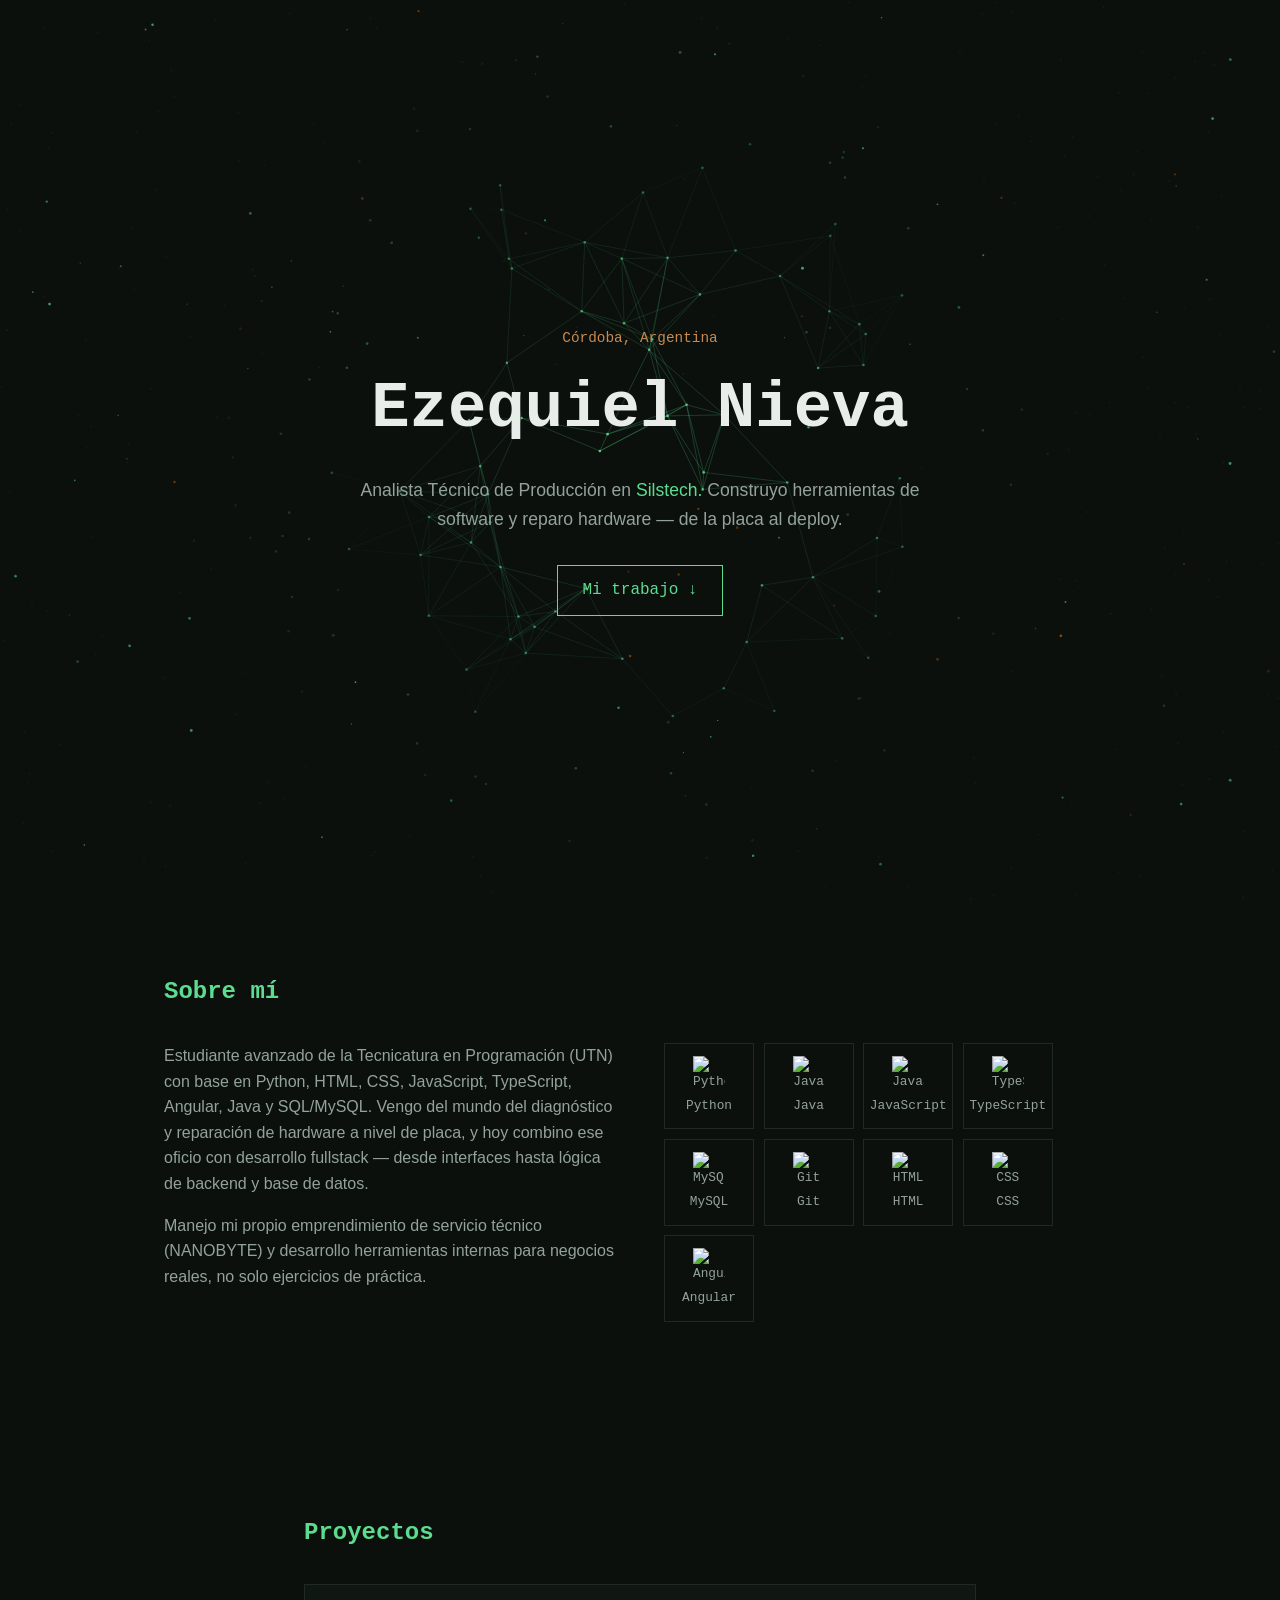
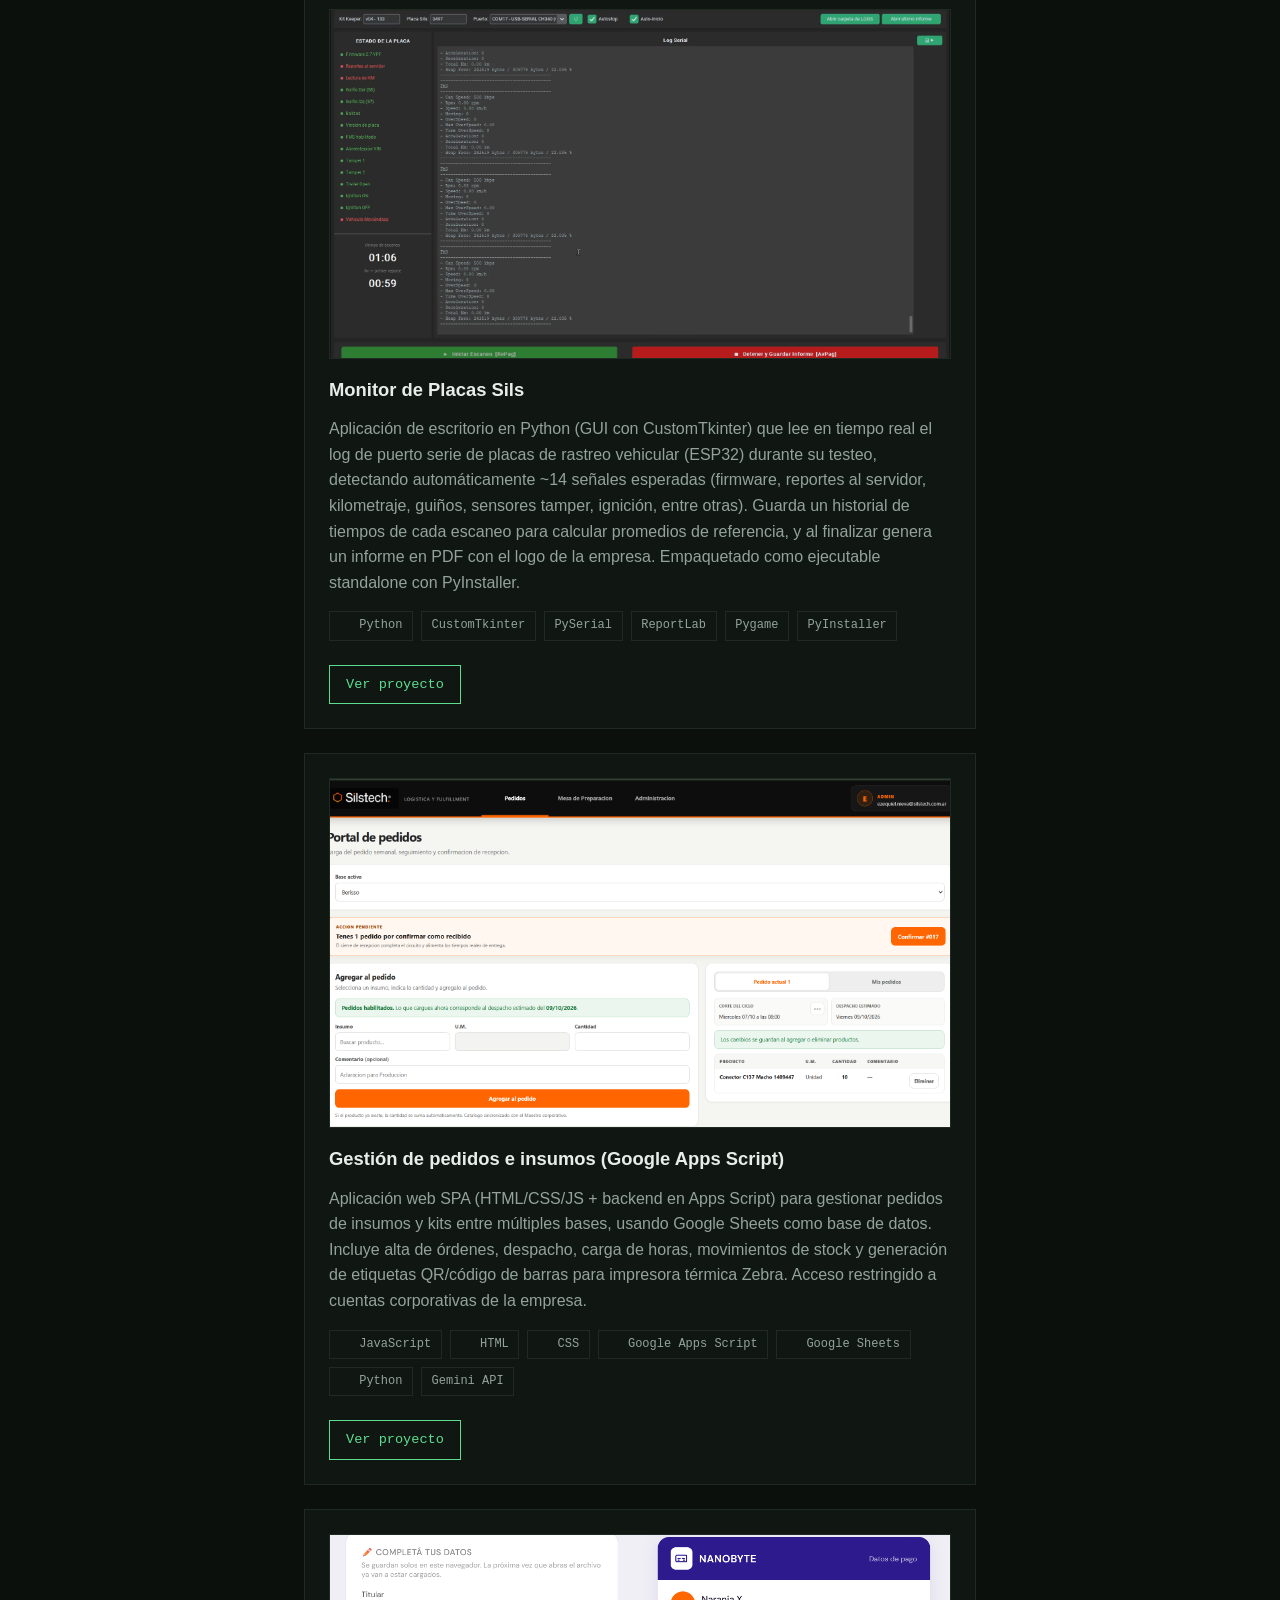
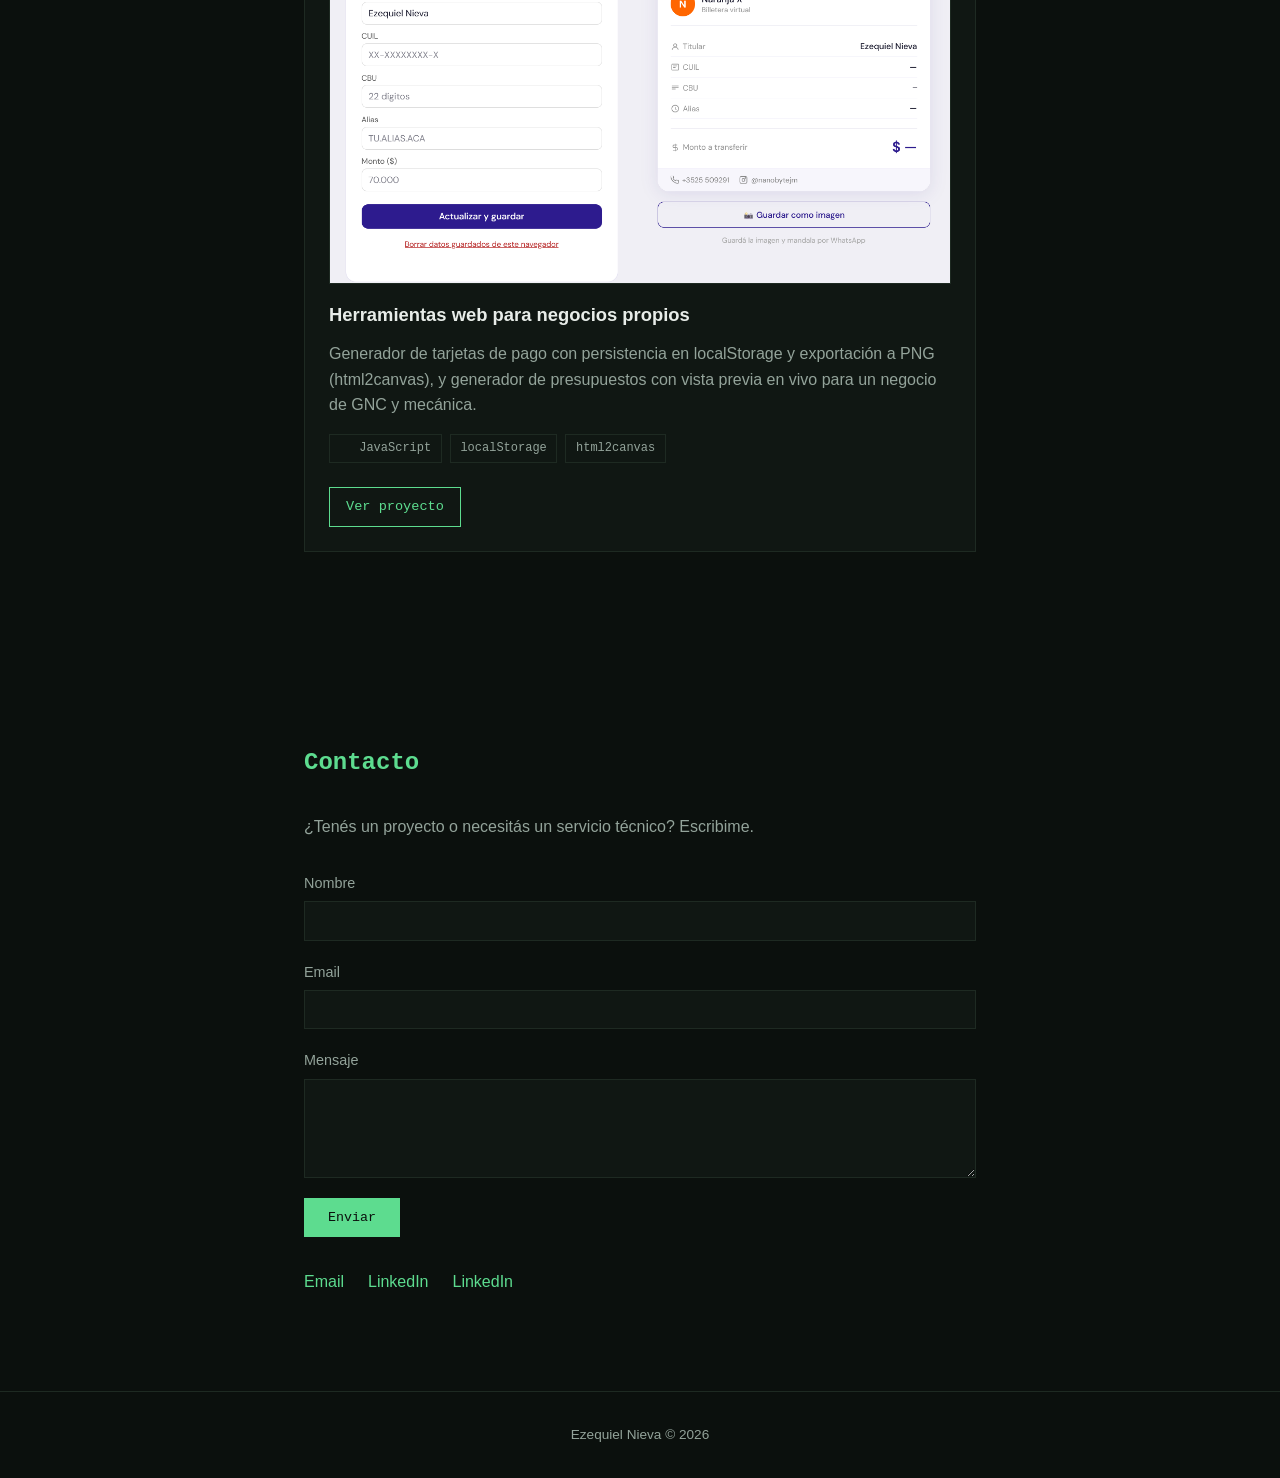
==== index.html @ a678fa88 "Mejoras Seccion Proyectos" ====
<!DOCTYPE html>
<html lang="es">

<head>
    <meta charset="UTF-8">
    <meta name="viewport" content="width=device-width, initial-scale=1.0">
    <title>Ezequiel Nieva — Desarrollador & Técnico Electrónico</title>
    <link rel="stylesheet" href="css/style.css">
</head>

<body>
    <canvas id="bg-canvas"></canvas>
    <canvas id="particles-canvas"></canvas>

    <header class="navbar">
        <span class="navbar__logo">EN</span>
        <nav class="navbar__links">
            <a href="#hero">Inicio</a>
            <a href="#about">Sobre mí</a>
            <a href="#projects">Proyectos</a>
            <a href="#contact">Contacto</a>
        </nav>
    </header>

    <main>

        <section id="hero" class="hero">
            <p class="hero__eyebrow">Córdoba, Argentina</p>
            <h1 class="hero__title">Ezequiel Nieva</h1>
            <p class="hero__subtitle">Analista Técnico de Producción en <a href="https://sils.tech/" target="_blank" rel="noopener">Silstech.</a> Construyo herramientas de
                software y reparo hardware — de la placa al deploy.</p>
            <a href="#about" class="hero__cta">Mi trabajo ↓</a>
        </section>

        <section id="about" class="about">
            <h2 class="section__title">Sobre mí</h2>
            <div class="about__content">
                <p>
                    Estudiante avanzado de la Tecnicatura en Programación (UTN) con base en Python, HTML, CSS,
                    JavaScript, TypeScript, Angular, Java y SQL/MySQL. Vengo del mundo del diagnóstico
                    y reparación de hardware a nivel de placa, y hoy combino ese oficio con desarrollo
                    fullstack — desde interfaces hasta lógica de backend y base de datos.
                </p>
                <p>
                    Manejo mi propio emprendimiento de servicio técnico (NANOBYTE) y
                    desarrollo herramientas internas para negocios reales, no solo ejercicios de práctica.
                </p>
            </div>

            <ul class="skills">
                <li><img src="https://cdn.jsdelivr.net/gh/devicons/devicon/icons/python/python-original.svg"
                        alt="Python" class="skills__icon">Python</li>
                <li><img src="https://cdn.jsdelivr.net/gh/devicons/devicon/icons/java/java-original.svg" alt="Java"
                        class="skills__icon">Java</li>
                <li><img src="https://cdn.jsdelivr.net/gh/devicons/devicon/icons/javascript/javascript-original.svg"
                        alt="JavaScript" class="skills__icon">JavaScript</li>
                <li><img src="https://cdn.jsdelivr.net/gh/devicons/devicon/icons/typescript/typescript-original.svg"
                        alt="TypeScript" class="skills__icon">TypeScript</li>
                <li><img src="https://cdn.jsdelivr.net/gh/devicons/devicon/icons/mysql/mysql-original.svg" alt="MySQL"
                        class="skills__icon">MySQL</li>
                <li><img src="https://cdn.jsdelivr.net/gh/devicons/devicon/icons/git/git-original.svg" alt="Git"
                        class="skills__icon">Git</li>
                <li><img src="https://cdn.jsdelivr.net/gh/devicons/devicon/icons/html5/html5-original.svg" alt="HTML"
                        class="skills__icon">HTML</li>
                <li><img src="https://cdn.jsdelivr.net/gh/devicons/devicon/icons/css3/css3-original.svg" alt="CSS"
                        class="skills__icon">CSS</li>
                <li><img src="https://cdn.jsdelivr.net/gh/devicons/devicon/icons/angularjs/angularjs-original.svg"
                        alt="Angular" class="skills__icon">Angular</li>
            </ul>
        </section>

        <section id="projects" class="projects">
            <h2 class="section__title">Proyectos</h2>
            <div id="projects-list" class="projects__list">
                <!-- Las tarjetas de proyecto se generan acá con JS, leyendo data/proyectos.json -->
            </div>
        </section>

        <section id="contact" class="contact">
            <h2 class="section__title">Contacto</h2>
            <p class="contact__intro">¿Tenés un proyecto o necesitás un servicio técnico? Escribime.</p>

            <form name="contact" method="POST" data-netlify="true" class="contact__form">
                <input type="hidden" name="form-name" value="contact">
                <label>
                    Nombre
                    <input type="text" name="name" required>
                </label>
                <label>
                    Email
                    <input type="email" name="email" required>
                </label>
                <label>
                    Mensaje
                    <textarea name="message" rows="5" required></textarea>
                </label>
                <button type="submit">Enviar</button>
            </form>

            <div class="contact__links">
                <a href="mailto:ezequiel.nieva1998@gmail.com">Email</a>
                <a href="https://linkedin.com/in/nievaezequiel" target="_blank" rel="noopener">LinkedIn</a>
                <a href="https://linkedin.com/in/nievaezequiel" target="_blank" rel="noopener">LinkedIn</a>
            </div>
        </section>

    </main>

    <footer class="footer">
        <p>Ezequiel Nieva © 2026</p>
    </footer>

    <!-- Para mejorar el efecto de particulas -->
    <script src="js/navbar.js"></script>
    <script src="js/bg-particles.js"></script>
    <script src="js/particles.js"></script>
    <!-- Script principal de JavaScript -->
    <script src="js/main.js"></script>
</body>

</html>
---- css/style.css ----
/* ===== Tokens ===== */
:root {
  --bg: #0b100d;
  --bg-panel: #101713;
  --border: #1e2a22;

  --text: #e8ede9;
  --text-muted: #93a39a;

  --accent: #5ddc8f;
  /* verde placa, apagado */
  --accent-warm: #c98a4e;
  /* cobre / soldadura */

  --font-display: "IBM Plex Mono", "Courier New", monospace;
  --font-body: "Inter", -apple-system, sans-serif;

  --content-width: 720px;
}

/* ===== Reset básico ===== */
* {
  box-sizing: border-box;
  margin: 0;
  padding: 0;
}

html {
  scroll-behavior: smooth;
}

body {
  background: var(--bg);
  color: var(--text);
  font-family: var(--font-body);
  line-height: 1.6;
}

a {
  color: var(--accent);
  text-decoration: none;
}

/* ===== Navbar ===== */
.navbar {
  position: sticky;
  top: 0;
  display: flex;
  justify-content: space-between;
  align-items: center;
  padding: 1.25rem 2rem;
  background: rgba(11, 16, 13, 0.85);
  backdrop-filter: blur(6px);
  border-bottom: 1px solid var(--border);
  z-index: 10;
  opacity: 0;
  transform: translateY(-15px);
  pointer-events: none;
  transition: opacity 0.4s ease, transform 0.4s ease;
}

.navbar--visible {
  opacity: 1;
  transform: translateY(0);
  pointer-events: auto;
}

.navbar__logo {
  font-family: var(--font-display);
  color: var(--accent);
}

.navbar__links {
  display: flex;
  gap: 1.5rem;
}

.navbar__links a {
  color: var(--text-muted);
  font-size: 0.95rem;
}

.navbar__links a:hover {
  color: var(--text);
}

/* ===== Efecto de particulas ===== */
#particles-canvas {
  position: fixed;
  top: 0;
  left: 0;
  z-index: -1;
}

#bg-canvas {
  position: fixed;
  top: 0;
  left: 0;
  z-index: -2;
}

/* ===== Layout general de secciones ===== */
section {
  max-width: var(--content-width);
  margin: 0 auto;
  padding: 6rem 1.5rem;
}

.section__title {
  font-family: var(--font-display);
  font-size: 1.5rem;
  color: var(--accent);
  margin-bottom: 2rem;
}

/* ===== Hero ===== */
.hero {
  min-height: 90vh;
  display: flex;
  flex-direction: column;
  align-items: center;
  justify-content: center;
  text-align: center;
}

.hero__subtitle {
  color: var(--text-muted);
  max-width: 560px;
  margin: 0 auto 2rem;
  font-size: 1.1rem;
}

.hero__eyebrow {
  font-family: var(--font-display);
  color: var(--accent-warm);
  font-size: 0.9rem;
  margin-bottom: 0.5rem;
}

.hero__title {
  font-family: var(--font-display);
  font-size: clamp(2.5rem, 6vw, 4rem);
  margin-bottom: 1rem;
}

.hero__cta {
  position: relative;
  display: inline-block;
  width: fit-content;
  padding: 0.75rem 1.5rem;
  border: 1px solid var(--accent);
  color: var(--accent);
  font-family: var(--font-display);
}

.hero__cta::before,
.hero__cta::after {
  content: "";
  position: absolute;
  inset: 0;
  border: 1px solid var(--accent);
  opacity: 0;
  pointer-events: none;
}

.hero__cta:hover::before {
  animation: anillo 1.2s ease-out infinite;
}

.hero__cta:hover::after {
  animation: anillo 1.2s ease-out infinite;
  animation-delay: 0.4s;
}

@keyframes anillo {
  0% {
    transform: scale(1);
    opacity: 0.6;
  }

  100% {
    transform: scale(1.35);
    opacity: 0;
  }
}

.hero__cta:hover {
  background: var(--accent);
  color: var(--bg);
}

/* ===== About ===== */
#about {
  max-width: 1000px;
  display: grid;
  grid-template-columns: 1fr 1fr;
  column-gap: 3rem;
  row-gap: 2rem;
  align-items: start;
}

#about .section__title {
  grid-column: 1 / -1;
  margin-bottom: 0;
}

.about__content {
  max-width: 560px;
}

.about__content p {
  color: var(--text-muted);
  margin-bottom: 1rem;
}

.skills {
  list-style: none;
  display: flex;
  flex-wrap: wrap;
  gap: 0.6rem;
  align-content: start;
}

.skills li {
  display: flex;
  flex-direction: column;
  align-items: center;
  gap: 0.5rem;
  width: 90px;
  font-family: var(--font-display);
  font-size: 0.8rem;
  padding: 0.75rem 0.5rem;
  border: 1px solid var(--border);
  color: var(--text-muted);
  text-align: center;
  transition: border-color 0.2s ease;
}

.skills li:hover {
  border-color: var(--accent);
}

.skills__icon {
  width: 32px;
  height: 32px;
}

/* ===== Projects ===== */
.projects__list {
  display: flex;
  flex-direction: column;
  gap: 1.5rem;
}

.project-card {
  border: 1px solid var(--border);
  background: var(--bg-panel);
  padding: 1.5rem;
}

.project-card__image {
  width: 100%;
  aspect-ratio: 16 / 9;
  object-fit: cover;
  display: block;
  border: 1px solid var(--border);
  margin-bottom: 1rem;
}

.project-card__status {
  font-family: var(--font-display);
  color: var(--accent-warm);
  font-size: 0.8rem;
  margin-bottom: 0.5rem;
}

.project-card__title {
  font-size: 1.15rem;
  margin-bottom: 0.75rem;
}

.project-card__description {
  color: var(--text-muted);
  margin-bottom: 1rem;
}

.project-card__tags {
  list-style: none;
  display: flex;
  flex-wrap: wrap;
  gap: 0.5rem;
  margin-bottom: 1rem;
}

.project-card__tags li {
  display: flex;
  align-items: center;
  gap: 0.35rem;
  font-family: var(--font-display);
  font-size: 0.75rem;
  padding: 0.25rem 0.6rem;
  border: 1px solid var(--border);
  color: var(--text-muted);
}

.tag-icon {
  width: 14px;
  height: 14px;
}

.project-card__link {
  display: inline-block;
  margin-top: 0.5rem;
  padding: 0.5rem 1rem;
  border: 1px solid var(--accent);
  font-family: var(--font-display);
  font-size: 0.85rem;
  transition: background 0.2s ease, color 0.2s ease;
}

.project-card__link:hover {
  background: var(--accent);
  color: var(--bg);
}

/* ===== Contact ===== */
.contact__intro {
  color: var(--text-muted);
  margin-bottom: 2rem;
}

.contact__form {
  display: flex;
  flex-direction: column;
  gap: 1.25rem;
  margin-bottom: 2rem;
}

.contact__form label {
  display: flex;
  flex-direction: column;
  gap: 0.4rem;
  font-size: 0.9rem;
  color: var(--text-muted);
}

.contact__form input,
.contact__form textarea {
  background: var(--bg-panel);
  border: 1px solid var(--border);
  color: var(--text);
  padding: 0.7rem;
  font-family: var(--font-body);
}

.contact__form button {
  align-self: flex-start;
  padding: 0.75rem 1.5rem;
  background: var(--accent);
  color: var(--bg);
  border: none;
  font-family: var(--font-display);
  cursor: pointer;
}

.contact__links {
  display: flex;
  gap: 1.5rem;
}

/* ===== Footer ===== */
.footer {
  text-align: center;
  padding: 2rem;
  color: var(--text-muted);
  font-size: 0.85rem;
  border-top: 1px solid var(--border);
}

@media (max-width: 700px) {
  .navbar {
    flex-wrap: wrap;
    gap: 0.5rem;
    padding: 1rem;
  }

  .navbar__links {
    justify-content: center;
    gap: 1rem;
    font-size: 0.85rem;
  }

  #about {
    grid-template-columns: 1fr;
  }
}

/* ===== Animaciones de entrada del Hero ===== */
@keyframes entradaIzquierda {
  from {
    opacity: 0;
    transform: translateX(-40px);
  }

  to {
    opacity: 1;
    transform: translateX(0);
  }
}

@keyframes entradaDerecha {
  from {
    opacity: 0;
    transform: translateX(40px);
  }

  to {
    opacity: 1;
    transform: translateX(0);
  }
}

@keyframes entradaAbajo {
  from {
    opacity: 0;
    transform: translateY(25px);
  }

  to {
    opacity: 1;
    transform: translateY(0);
  }
}

.hero__eyebrow {
  animation: entradaIzquierda 0.6s ease-out both;
}

.hero__title {
  animation: entradaIzquierda 0.6s ease-out 0.15s both;
}

.hero__subtitle {
  animation: entradaDerecha 0.6s ease-out 0.3s both;
}

.hero__cta {
  animation: entradaAbajo 0.6s ease-out 0.5s both;
}
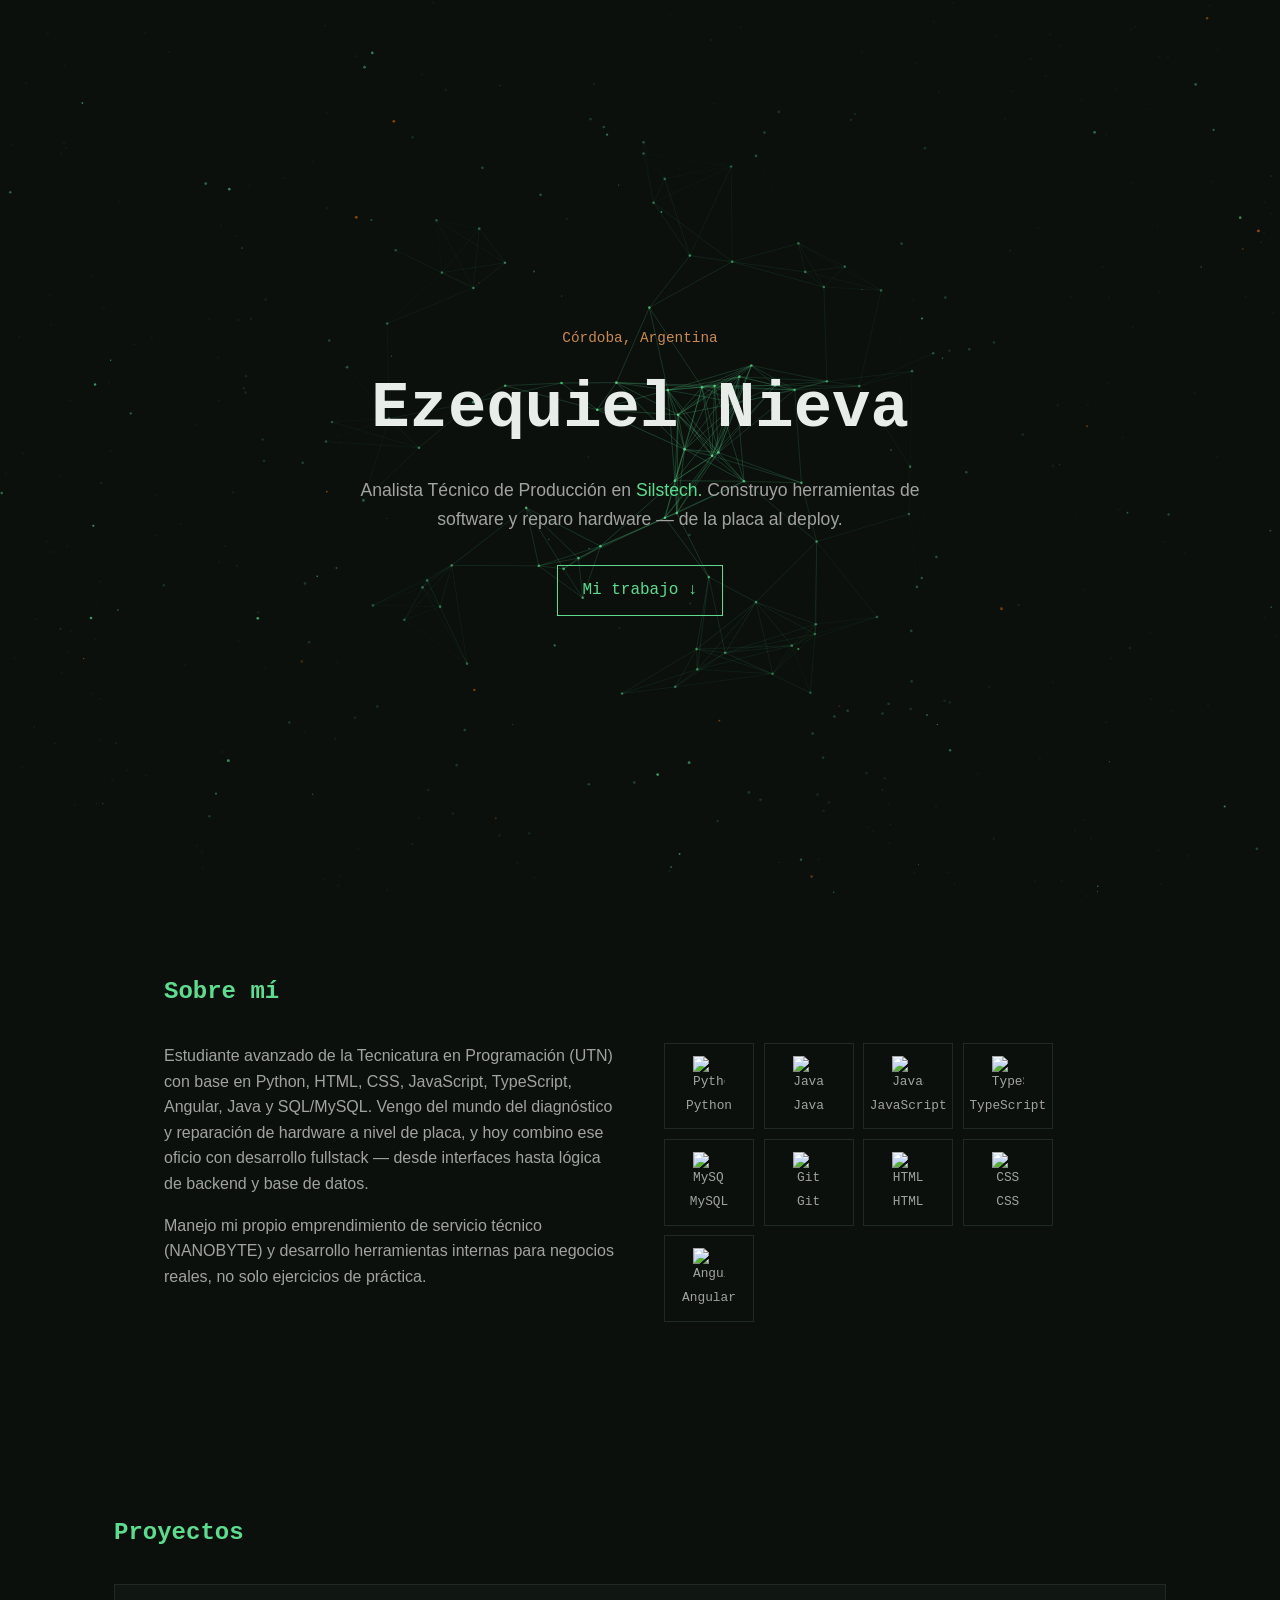
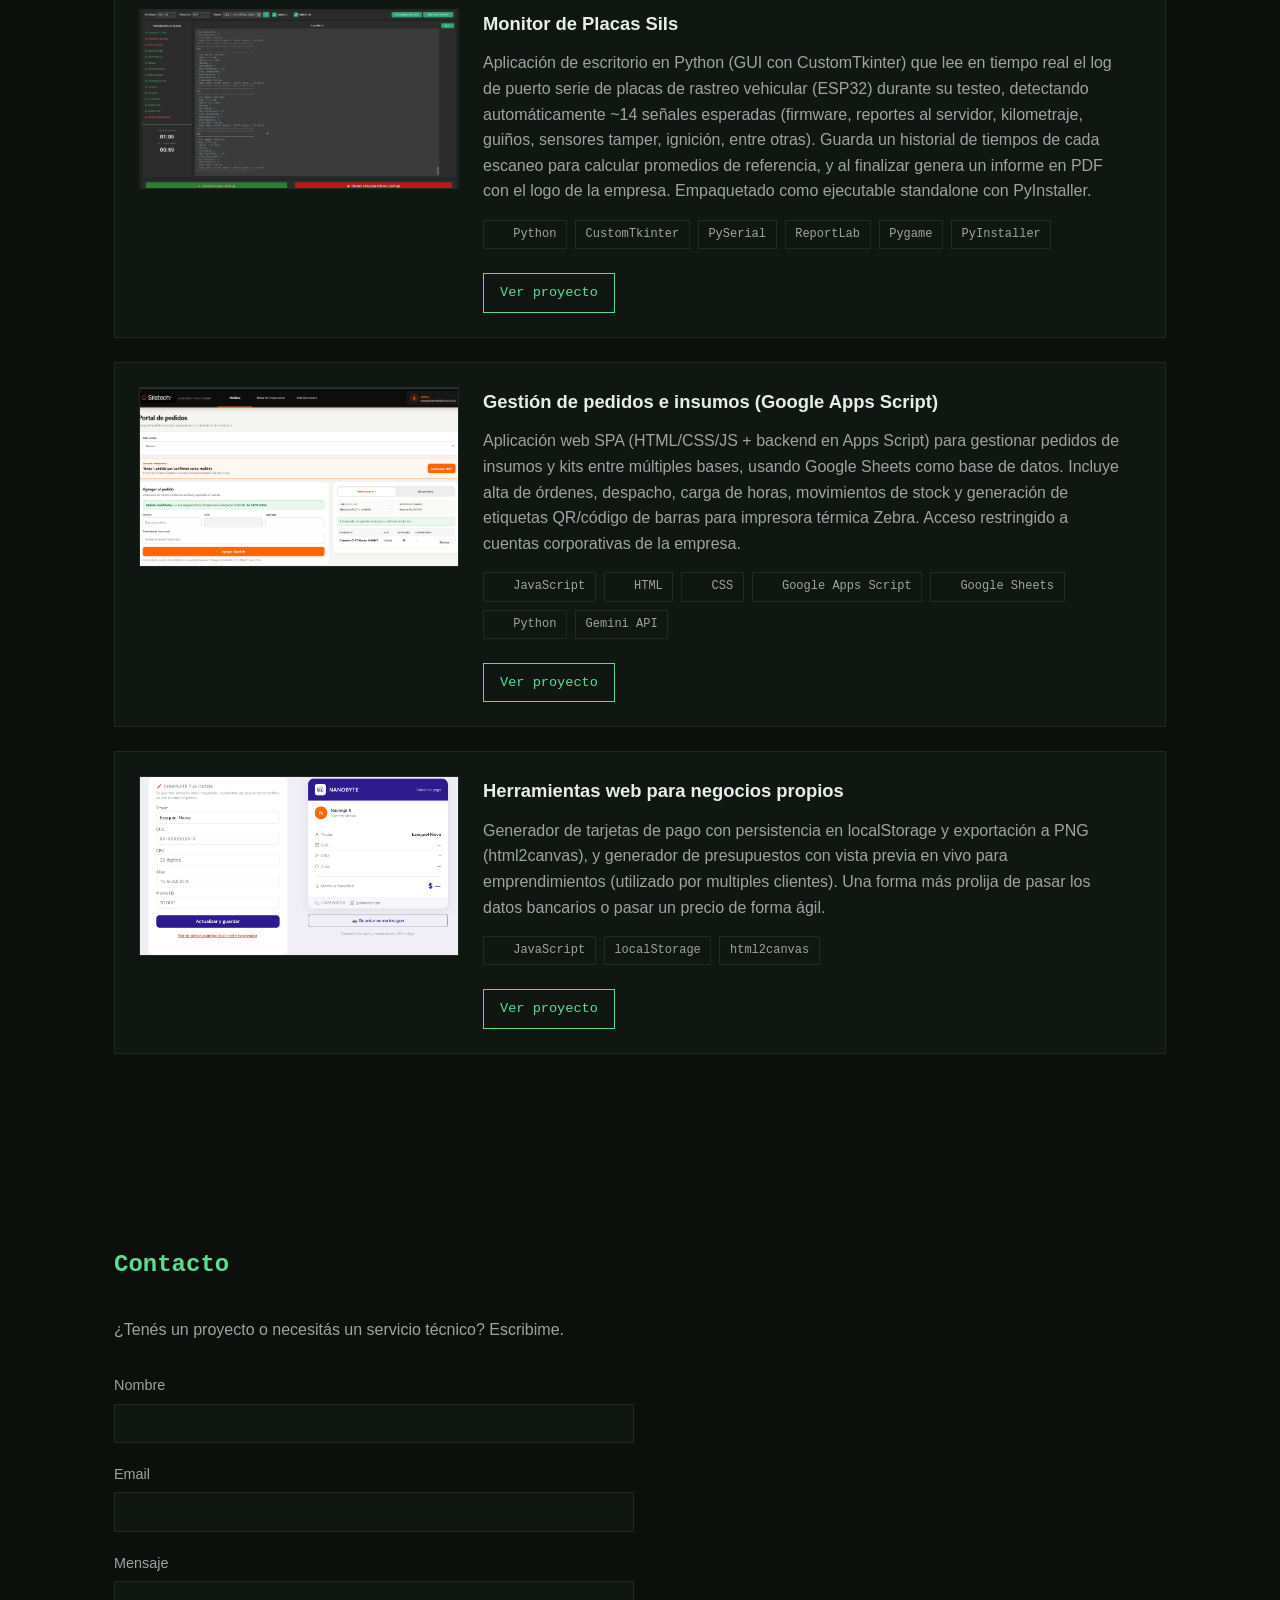
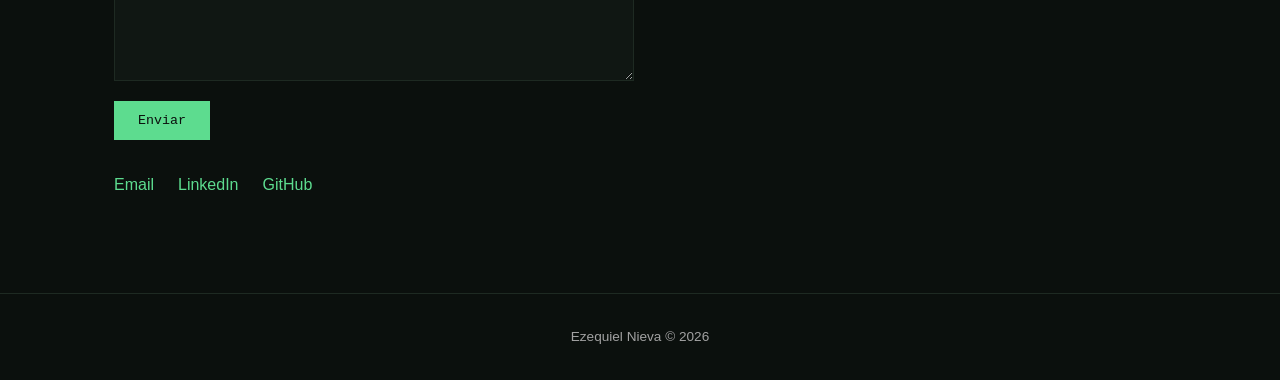
==== commit fb039f8c: "Agrego Lightbox mejoro tambien redaccion y orden en seccion proyecto links de github con icono en na" ====
--- a/index.html
+++ b/index.html
@@ -19,6 +19,13 @@
             <a href="#about">Sobre mí</a>
             <a href="#projects">Proyectos</a>
             <a href="#contact">Contacto</a>
+            <a href="https://github.com/EzNiev" target="_blank" rel="noopener" class="navbar__github"
+                aria-label="GitHub">
+                <svg viewBox="0 0 24 24" width="20" height="20" fill="currentColor">
+                    <path
+                        d="M12 .5C5.73.5.5 5.73.5 12c0 5.1 3.29 9.43 7.86 10.96.57.1.78-.25.78-.55 0-.27-.01-1.17-.02-2.12-3.2.7-3.88-1.36-3.88-1.36-.52-1.33-1.28-1.69-1.28-1.69-1.05-.72.08-.71.08-.71 1.16.08 1.77 1.19 1.77 1.19 1.03 1.77 2.7 1.26 3.36.96.1-.75.4-1.26.73-1.55-2.55-.29-5.23-1.28-5.23-5.68 0-1.26.45-2.29 1.19-3.09-.12-.29-.52-1.46.11-3.05 0 0 .97-.31 3.18 1.18a11 11 0 0 1 5.8 0c2.2-1.49 3.17-1.18 3.17-1.18.63 1.59.23 2.76.11 3.05.74.8 1.19 1.83 1.19 3.09 0 4.41-2.69 5.39-5.25 5.67.41.36.78 1.08.78 2.17 0 1.57-.01 2.83-.01 3.22 0 .3.2.66.79.55A11.5 11.5 0 0 0 23.5 12C23.5 5.73 18.27.5 12 .5z" />
+                </svg>
+            </a>
         </nav>
     </header>
 
@@ -27,7 +34,8 @@
         <section id="hero" class="hero">
             <p class="hero__eyebrow">Córdoba, Argentina</p>
             <h1 class="hero__title">Ezequiel Nieva</h1>
-            <p class="hero__subtitle">Analista Técnico de Producción en <a href="https://sils.tech/" target="_blank" rel="noopener">Silstech.</a> Construyo herramientas de
+            <p class="hero__subtitle">Analista Técnico de Producción en <a href="https://sils.tech/" target="_blank"
+                    rel="noopener">Silstech.</a> Construyo herramientas de
                 software y reparo hardware — de la placa al deploy.</p>
             <a href="#about" class="hero__cta">Mi trabajo ↓</a>
         </section>
@@ -100,7 +108,7 @@
             <div class="contact__links">
                 <a href="mailto:ezequiel.nieva1998@gmail.com">Email</a>
                 <a href="https://linkedin.com/in/nievaezequiel" target="_blank" rel="noopener">LinkedIn</a>
-                <a href="https://linkedin.com/in/nievaezequiel" target="_blank" rel="noopener">LinkedIn</a>
+                <a href="https://github.com/EzNiev" target="_blank" rel="noopener">GitHub</a>
             </div>
         </section>
 
@@ -116,6 +124,7 @@
     <script src="js/particles.js"></script>
     <!-- Script principal de JavaScript -->
     <script src="js/main.js"></script>
+    <script src="js/lightbox.js"></script>
 </body>
 
 </html>
--- a/css/style.css
+++ b/css/style.css
@@ -5,7 +5,7 @@
   --border: #1e2a22;
 
   --text: #e8ede9;
-  --text-muted: #93a39a;
+  --text-muted: #a2a2a2;
 
   --accent: #5ddc8f;
   /* verde placa, apagado */
@@ -15,7 +15,7 @@
   --font-display: "IBM Plex Mono", "Courier New", monospace;
   --font-body: "Inter", -apple-system, sans-serif;
 
-  --content-width: 720px;
+  --content-width: 1100px;
 }
 
 /* ===== Reset básico ===== */
@@ -84,6 +84,11 @@
   color: var(--text);
 }
 
+.navbar__github {
+  display: flex;
+  align-items: center;
+}
+
 /* ===== Efecto de particulas ===== */
 #particles-canvas {
   position: fixed;
@@ -258,6 +263,13 @@
   padding: 1.5rem;
 }
 
+.project-card--with-image {
+  display: grid;
+  grid-template-columns: 320px 1fr;
+  gap: 1.5rem;
+  align-items: start;
+}
+
 .project-card__image {
   width: 100%;
   aspect-ratio: 16 / 9;
@@ -265,6 +277,38 @@
   display: block;
   border: 1px solid var(--border);
   margin-bottom: 1rem;
+  cursor: zoom-in;
+}
+
+.lightbox-overlay {
+  position: fixed;
+  inset: 0;
+  background: rgba(0, 0, 0, 0.9);
+  display: flex;
+  align-items: center;
+  justify-content: center;
+  padding: 2rem;
+  opacity: 0;
+  visibility: hidden;
+  transition: opacity 0.25s ease;
+  z-index: 100;
+}
+
+.lightbox-overlay--visible {
+  opacity: 1;
+  visibility: visible;
+}
+
+.lightbox-overlay__img {
+  max-width: 90vw;
+  max-height: 90vh;
+  object-fit: contain;
+  border: 1px solid var(--border);
+  cursor: zoom-out;
+}
+
+.project-card--with-image .project-card__image {
+  margin-bottom: 0;
 }
 
 .project-card__status {
@@ -282,6 +326,7 @@
 .project-card__description {
   color: var(--text-muted);
   margin-bottom: 1rem;
+  max-width: 640px;
 }
 
 .project-card__tags {
@@ -334,6 +379,7 @@
   flex-direction: column;
   gap: 1.25rem;
   margin-bottom: 2rem;
+  max-width: 520px;
 }
 
 .contact__form label {
@@ -393,6 +439,18 @@
   #about {
     grid-template-columns: 1fr;
   }
+
+  .navbar__github {
+    display: none;
+  }
+
+  .project-card--with-image {
+    grid-template-columns: 1fr;
+  }
+
+  .project-card--with-image .project-card__image {
+    margin-bottom: 1rem;
+  }
 }
 
 /* ===== Animaciones de entrada del Hero ===== */
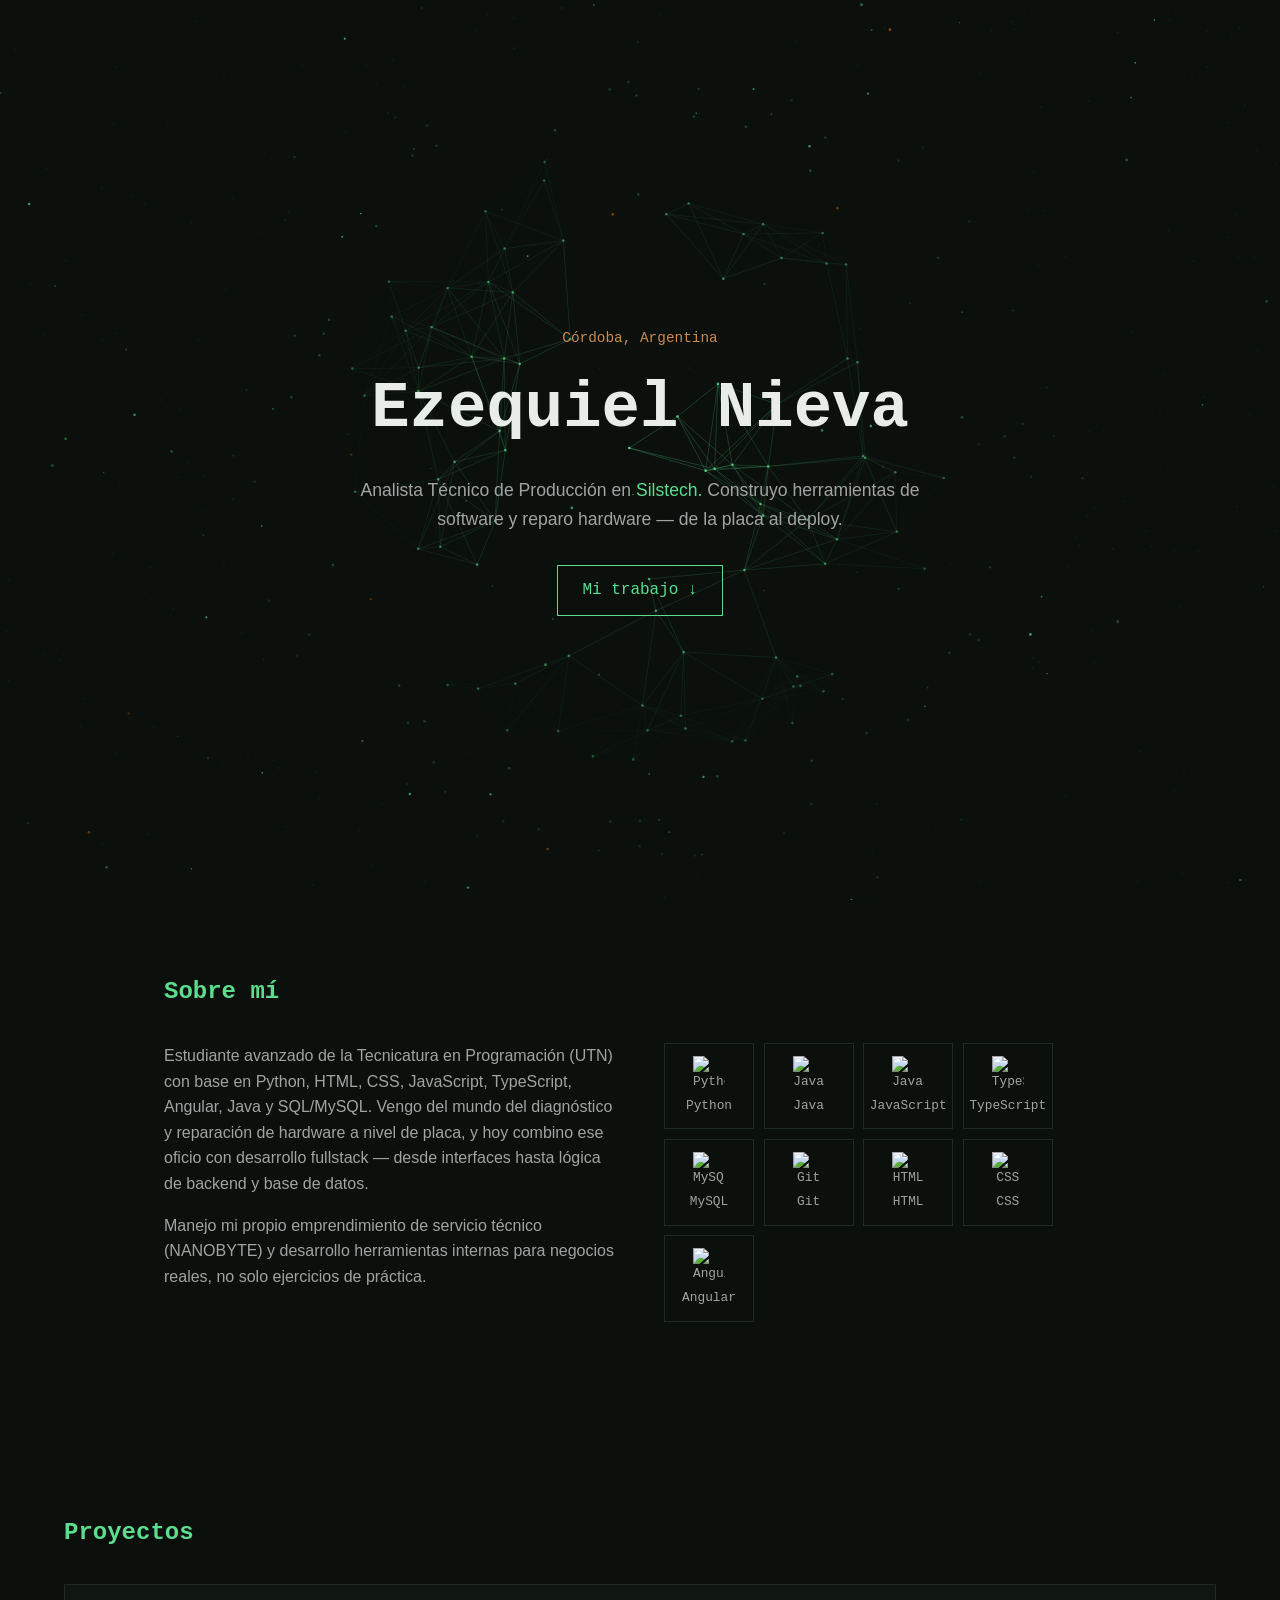
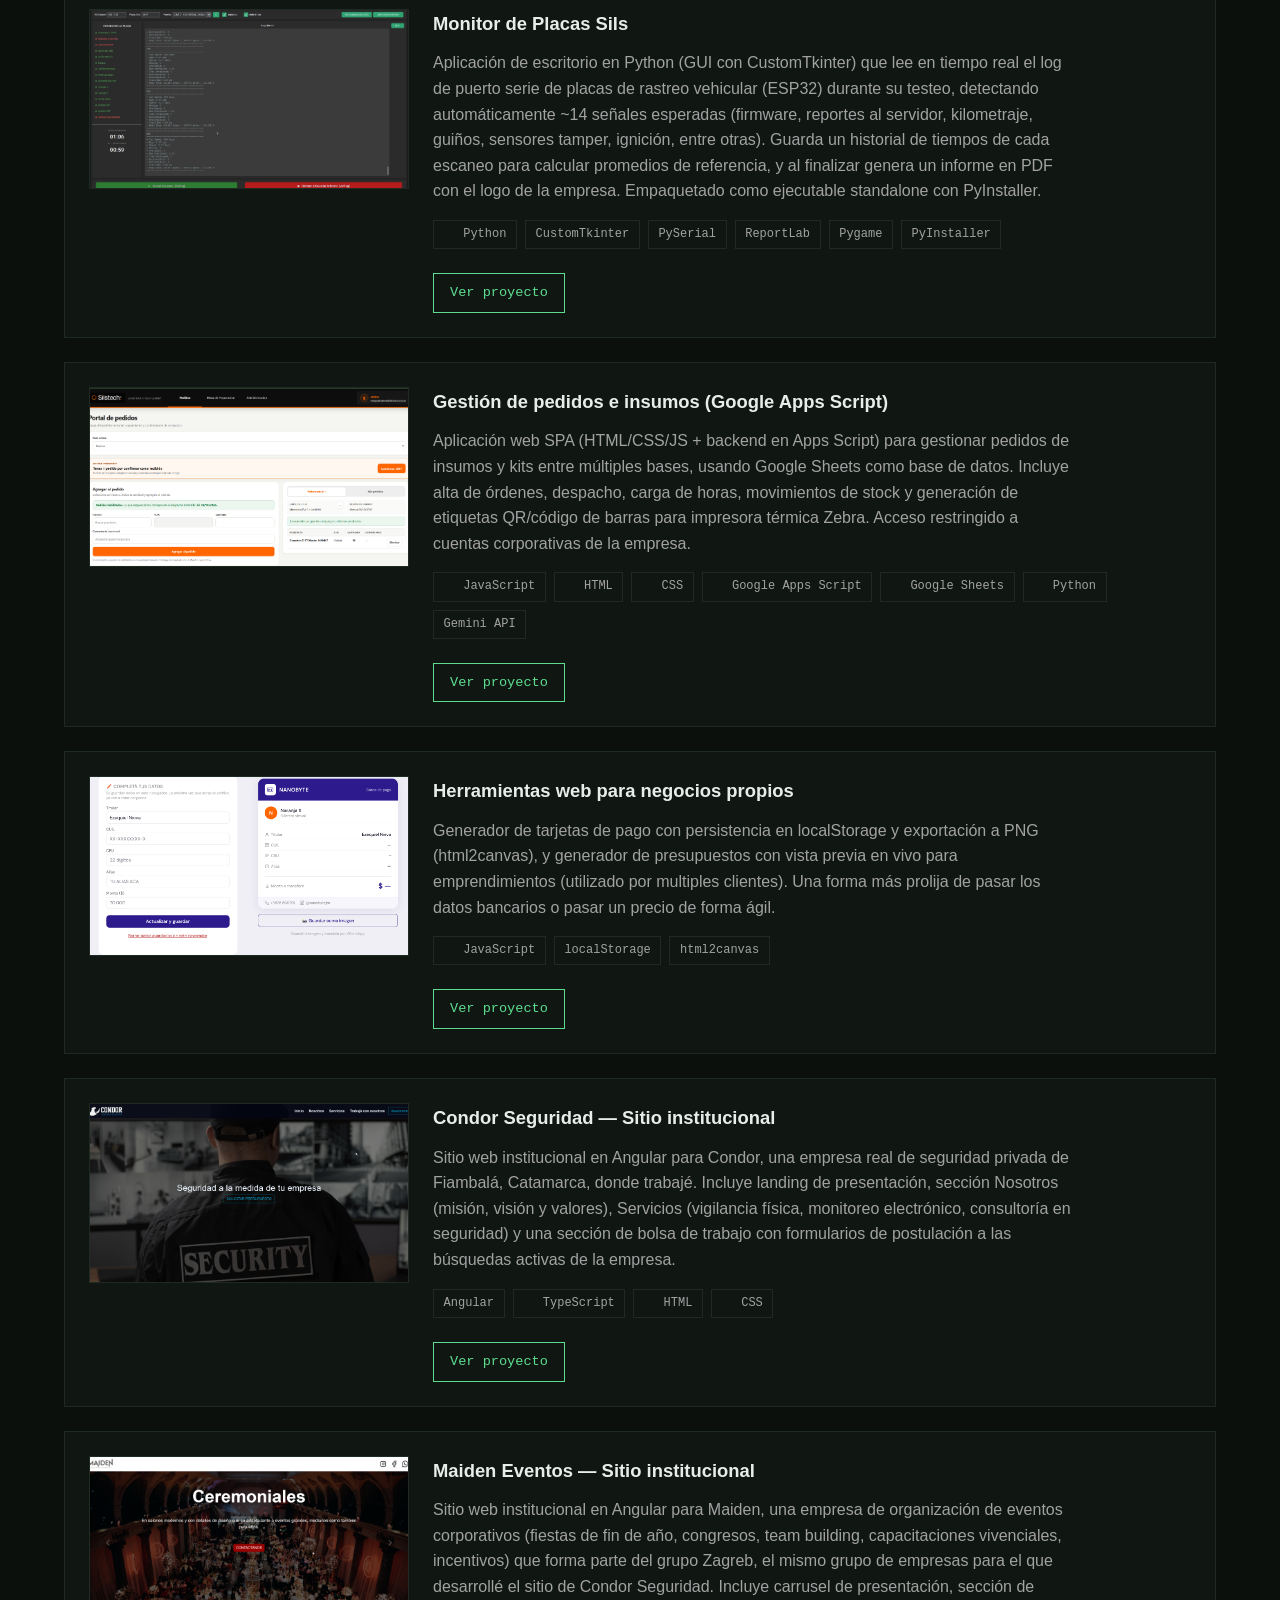
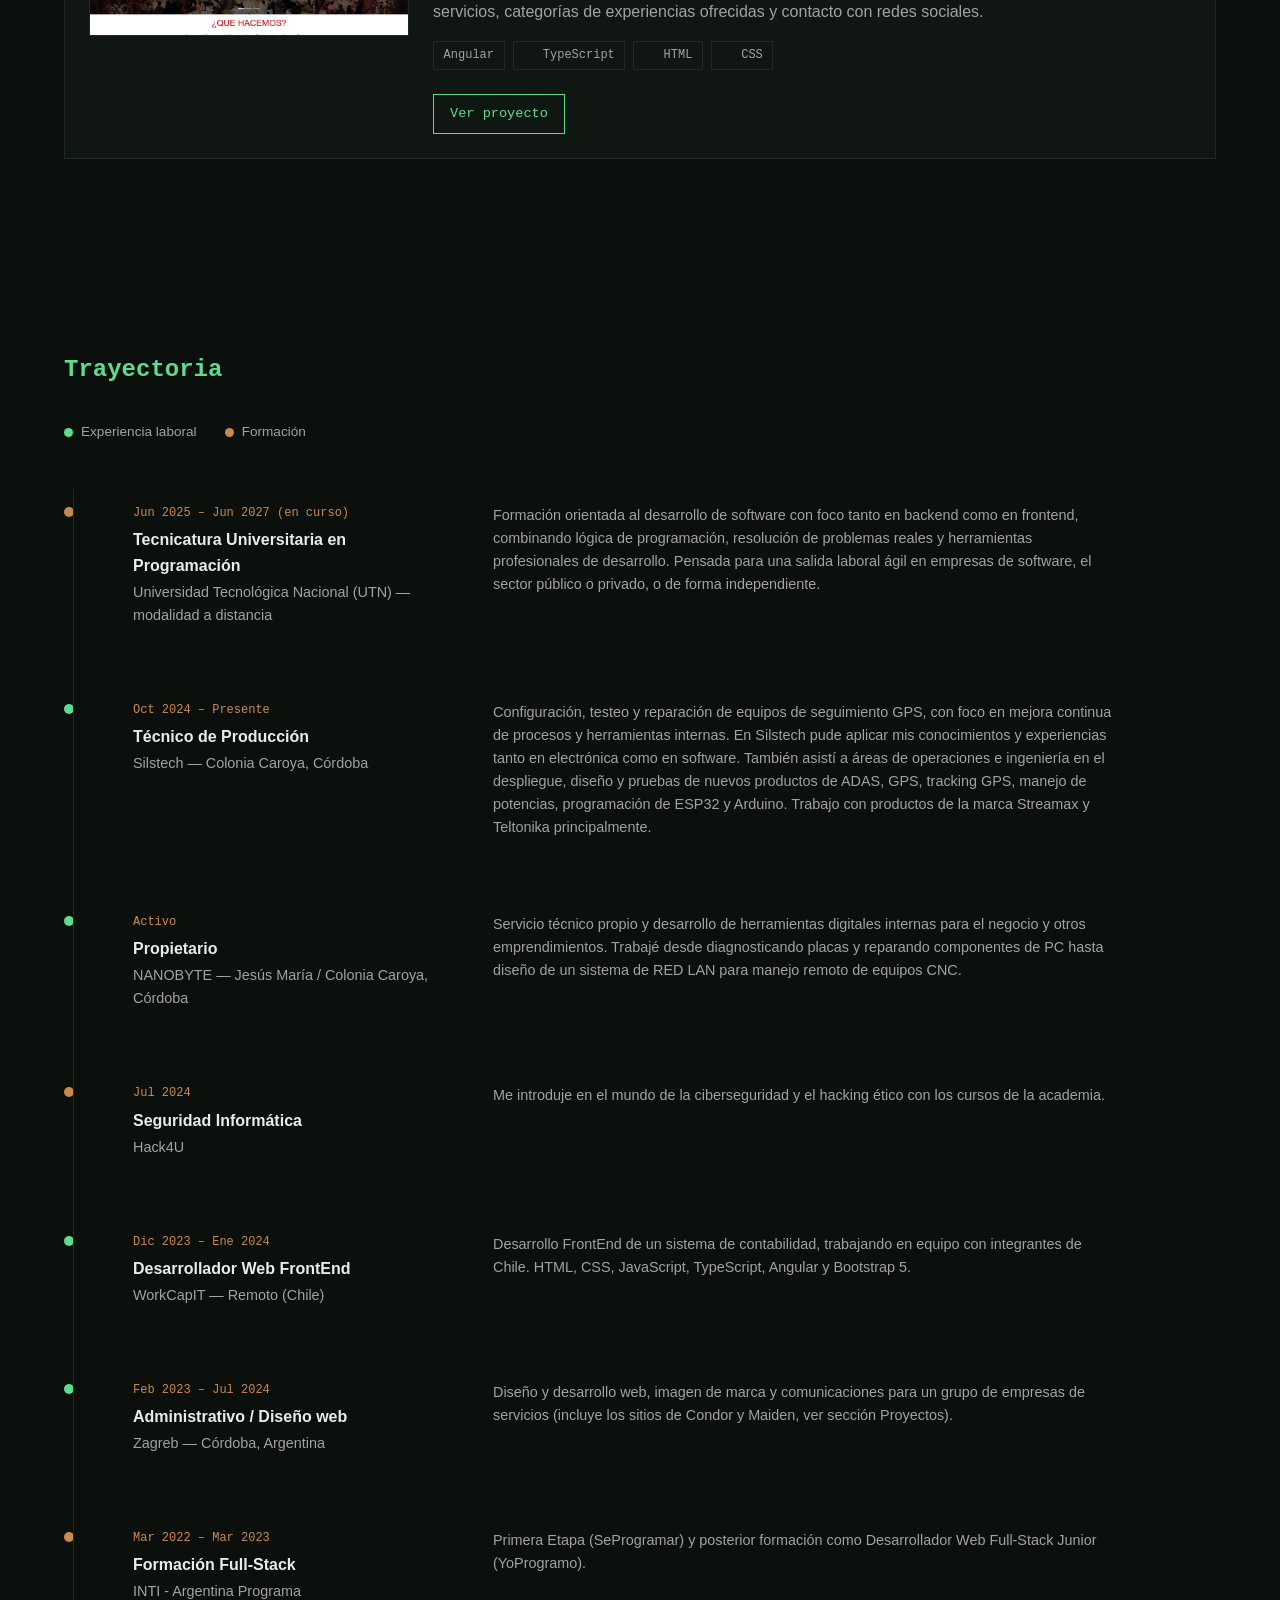
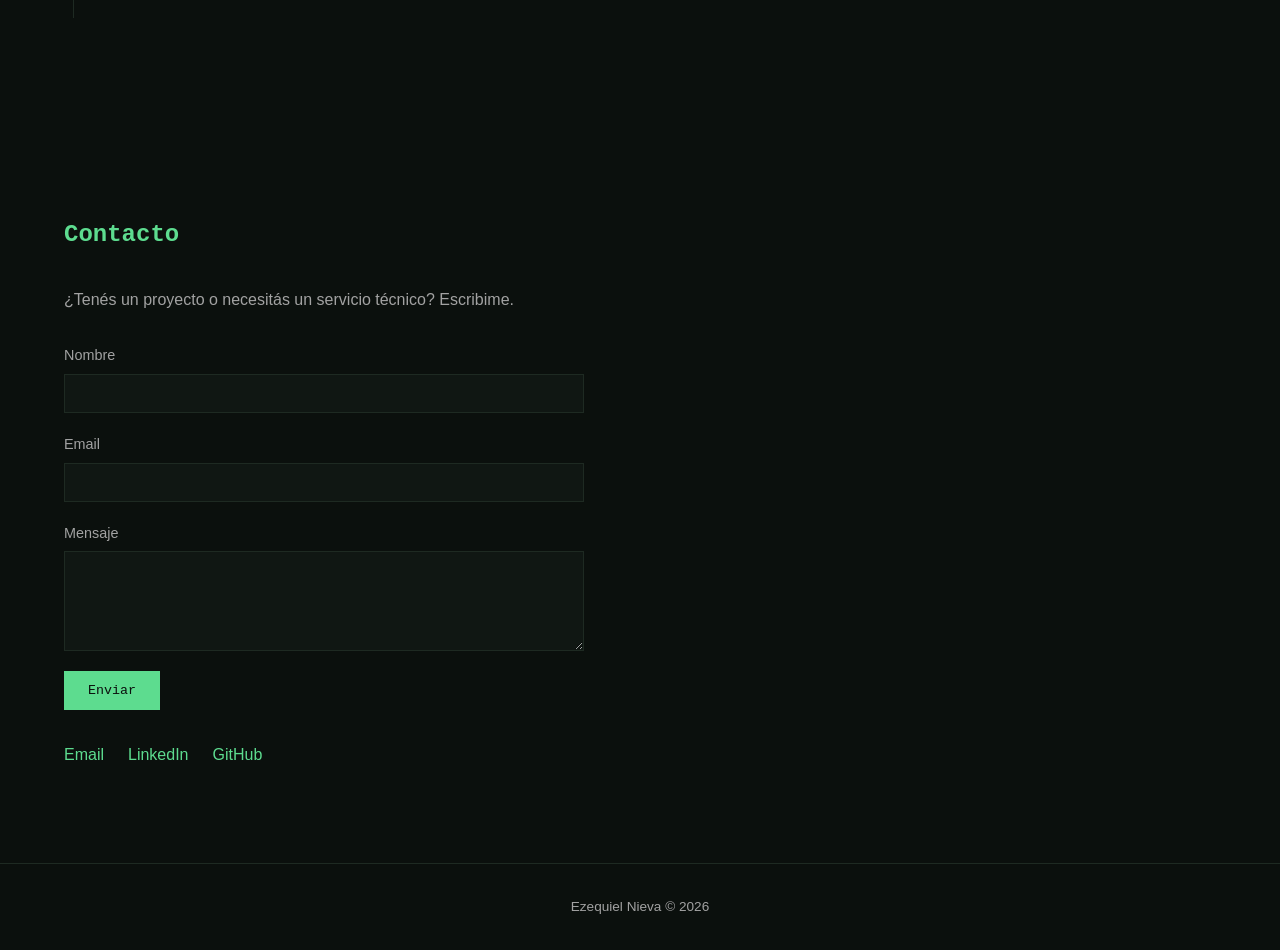
==== commit fac8a878: "Seccion Experiencia y Formacion" ====
--- a/index.html
+++ b/index.html
@@ -18,6 +18,7 @@
             <a href="#hero">Inicio</a>
             <a href="#about">Sobre mí</a>
             <a href="#projects">Proyectos</a>
+            <a href="#trayectoria">Trayectoria</a>
             <a href="#contact">Contacto</a>
             <a href="https://github.com/EzNiev" target="_blank" rel="noopener" class="navbar__github"
                 aria-label="GitHub">
@@ -84,6 +85,124 @@
             </div>
         </section>
 
+        <section id="trayectoria" class="trayectoria">
+            <h2 class="section__title">Trayectoria</h2>
+            <p class="trayectoria__legend">
+                <span class="trayectoria__legend-dot trayectoria__legend-dot--trabajo"></span> Experiencia laboral
+                <span class="trayectoria__legend-dot trayectoria__legend-dot--educacion"></span> Formación
+            </p>
+
+            <div class="timeline">
+                <div class="timeline__item">
+                    <span class="timeline__dot timeline__dot--educacion"></span>
+                    <div class="timeline__card">
+                        <div class="timeline__meta">
+                            <p class="timeline__dates">Jun 2025 – Jun 2027 (en curso)</p>
+                            <p class="timeline__role">Tecnicatura Universitaria en Programación</p>
+                            <p class="timeline__org">Universidad Tecnológica Nacional (UTN) — modalidad a distancia</p>
+                        </div>
+                        <p class="timeline__desc">Formación orientada al desarrollo de software con foco tanto en
+                            backend como en frontend, combinando lógica de programación, resolución de problemas reales
+                            y herramientas profesionales de desarrollo. Pensada para una salida laboral ágil en empresas
+                            de software, el sector público o privado, o de forma independiente.</p>
+                    </div>
+                </div>
+
+                <div class="timeline__item">
+                    <span class="timeline__dot timeline__dot--trabajo"></span>
+                    <div class="timeline__card">
+                        <div class="timeline__meta">
+                            <p class="timeline__dates">Oct 2024 – Presente</p>
+                            <p class="timeline__role">Técnico de Producción</p>
+                            <p class="timeline__org">Silstech — Colonia Caroya, Córdoba</p>
+                        </div>
+                        <p class="timeline__desc">Configuración, testeo y reparación de equipos de seguimiento GPS, con
+                            foco en mejora continua de procesos y herramientas internas. En Silstech pude aplicar mis
+                            conocimientos y experiencias tanto en electrónica como en software.
+                            También asistí a áreas de operaciones e ingeniería en el despliegue, diseño y pruebas de
+                            nuevos productos de ADAS, GPS, tracking GPS, manejo de potencias, programación de ESP32 y
+                            Arduino.
+                            Trabajo con productos de la marca Streamax y Teltonika principalmente.
+                        </p>
+                    </div>
+                </div>
+
+                <div class="timeline__item">
+                    <span class="timeline__dot timeline__dot--trabajo"></span>
+                    <div class="timeline__card">
+                        <div class="timeline__meta">
+                            <p class="timeline__dates">Activo</p>
+                            <p class="timeline__role">Propietario</p>
+                            <p class="timeline__org">NANOBYTE — Jesús María / Colonia Caroya, Córdoba</p>
+                        </div>
+                        <p class="timeline__desc">Servicio técnico propio y desarrollo de herramientas digitales
+                            internas para el negocio y otros emprendimientos. Trabajé desde diagnosticando placas y
+                            reparando
+                            componentes de PC hasta diseño de un sistema de RED LAN para manejo remoto de equipos CNC.
+                        </p>
+                    </div>
+                </div>
+
+                <div class="timeline__item">
+                    <span class="timeline__dot timeline__dot--educacion"></span>
+                    <div class="timeline__card">
+                        <div class="timeline__meta">
+                            <p class="timeline__dates">Jul 2024</p>
+                            <p class="timeline__role">Seguridad Informática</p>
+                            <p class="timeline__org">Hack4U</p>
+                        </div>
+                        <p class="timeline__desc">Me introduje en el mundo de la ciberseguridad y el hacking ético con
+                            los cursos
+                            de la academia.
+                        </p>
+                    </div>
+                </div>
+
+                <div class="timeline__item">
+                    <span class="timeline__dot timeline__dot--trabajo"></span>
+                    <div class="timeline__card">
+                        <div class="timeline__meta">
+                            <p class="timeline__dates">Dic 2023 – Ene 2024</p>
+                            <p class="timeline__role">Desarrollador Web FrontEnd</p>
+                            <p class="timeline__org">WorkCapIT — Remoto (Chile)</p>
+                        </div>
+                        <p class="timeline__desc">Desarrollo FrontEnd de un sistema de contabilidad, trabajando en
+                            equipo con integrantes de Chile. HTML, CSS, JavaScript, TypeScript, Angular y Bootstrap 5.
+                        </p>
+                    </div>
+                </div>
+
+                <div class="timeline__item">
+                    <span class="timeline__dot timeline__dot--trabajo"></span>
+                    <div class="timeline__card">
+                        <div class="timeline__meta">
+                            <p class="timeline__dates">Feb 2023 – Jul 2024</p>
+                            <p class="timeline__role">Administrativo / Diseño web</p>
+                            <p class="timeline__org">Zagreb — Córdoba, Argentina</p>
+                        </div>
+                        <p class="timeline__desc">Diseño y desarrollo web, imagen de marca y comunicaciones para un
+                            grupo de empresas de servicios (incluye los sitios de Condor y Maiden, ver sección
+                            Proyectos).</p>
+                    </div>
+                </div>
+
+                <div class="timeline__item">
+                    <span class="timeline__dot timeline__dot--educacion"></span>
+                    <div class="timeline__card">
+                        <div class="timeline__meta">
+                            <p class="timeline__dates">Mar 2022 – Mar 2023</p>
+                            <p class="timeline__role">Formación Full-Stack</p>
+                            <p class="timeline__org">INTI - Argentina Programa</p>
+                        </div>
+                        <p class="timeline__desc">Primera Etapa (SeProgramar) y posterior formación como Desarrollador
+                            Web Full-Stack Junior (YoProgramo).</p>
+                    </div>
+                </div>
+            </div>
+        </section>
+
+
+
         <section id="contact" class="contact">
             <h2 class="section__title">Contacto</h2>
             <p class="contact__intro">¿Tenés un proyecto o necesitás un servicio técnico? Escribime.</p>
--- a/css/style.css
+++ b/css/style.css
@@ -15,7 +15,7 @@
   --font-display: "IBM Plex Mono", "Courier New", monospace;
   --font-body: "Inter", -apple-system, sans-serif;
 
-  --content-width: 1100px;
+  --content-width: 1200px;
 }
 
 /* ===== Reset básico ===== */
@@ -250,6 +250,109 @@
   height: 32px;
 }
 
+/* ===== Trayectoria (línea de tiempo) ===== */
+.trayectoria__legend {
+  display: flex;
+  align-items: center;
+  gap: 0.5rem;
+  color: var(--text-muted);
+  font-size: 0.85rem;
+  margin-bottom: 2.5rem;
+}
+
+.trayectoria__legend-dot {
+  width: 9px;
+  height: 9px;
+  border-radius: 50%;
+  margin-left: 1.25rem;
+}
+
+.trayectoria__legend-dot:first-child {
+  margin-left: 0;
+}
+
+.trayectoria__legend-dot--trabajo {
+  background: var(--accent);
+}
+
+.trayectoria__legend-dot--educacion {
+  background: var(--accent-warm);
+}
+
+.timeline {
+  position: relative;
+  max-width: 100%;
+  display: flex;
+  flex-direction: column;
+  gap: 2rem;
+}
+
+.timeline::before {
+  content: "";
+  position: absolute;
+  left: 9px;
+  top: 6px;
+  bottom: 6px;
+  width: 1px;
+  background: var(--border);
+}
+
+.timeline__item {
+  display: grid;
+  grid-template-columns: 20px 1fr;
+  column-gap: 1.5rem;
+}
+
+.timeline__card {
+  display: grid;
+  grid-template-columns: 320px 1fr;
+  column-gap: 2.5rem;
+  padding: 1.25rem 1.5rem;
+  border-radius: 6px;
+  border: 1px solid transparent;
+  transition: background 0.2s ease, border-color 0.2s ease;
+}
+
+.timeline__card:hover {
+  background: var(--bg-panel);
+  border-color: var(--border);
+}
+
+.timeline__dot {
+  width: 10px;
+  height: 10px;
+  border-radius: 50%;
+  margin-top: 1.5rem;
+  background: var(--accent);
+}
+
+.timeline__dot--educacion {
+  background: var(--accent-warm);
+}
+
+.timeline__dates {
+  font-family: var(--font-display);
+  font-size: 0.75rem;
+  color: var(--accent-warm);
+  margin-bottom: 0.25rem;
+}
+
+.timeline__role {
+  font-weight: 600;
+  margin-bottom: 0.15rem;
+}
+
+.timeline__org {
+  color: var(--text-muted);
+  font-size: 0.9rem;
+}
+
+.timeline__desc {
+  color: var(--text-muted);
+  font-size: 0.9rem;
+  max-width: 620px;
+}
+
 /* ===== Projects ===== */
 .projects__list {
   display: flex;
@@ -451,6 +554,12 @@
   .project-card--with-image .project-card__image {
     margin-bottom: 1rem;
   }
+
+  .timeline__card {
+    grid-template-columns: 1fr;
+    row-gap: 0.5rem;
+    padding: 1rem;
+  }
 }
 
 /* ===== Animaciones de entrada del Hero ===== */
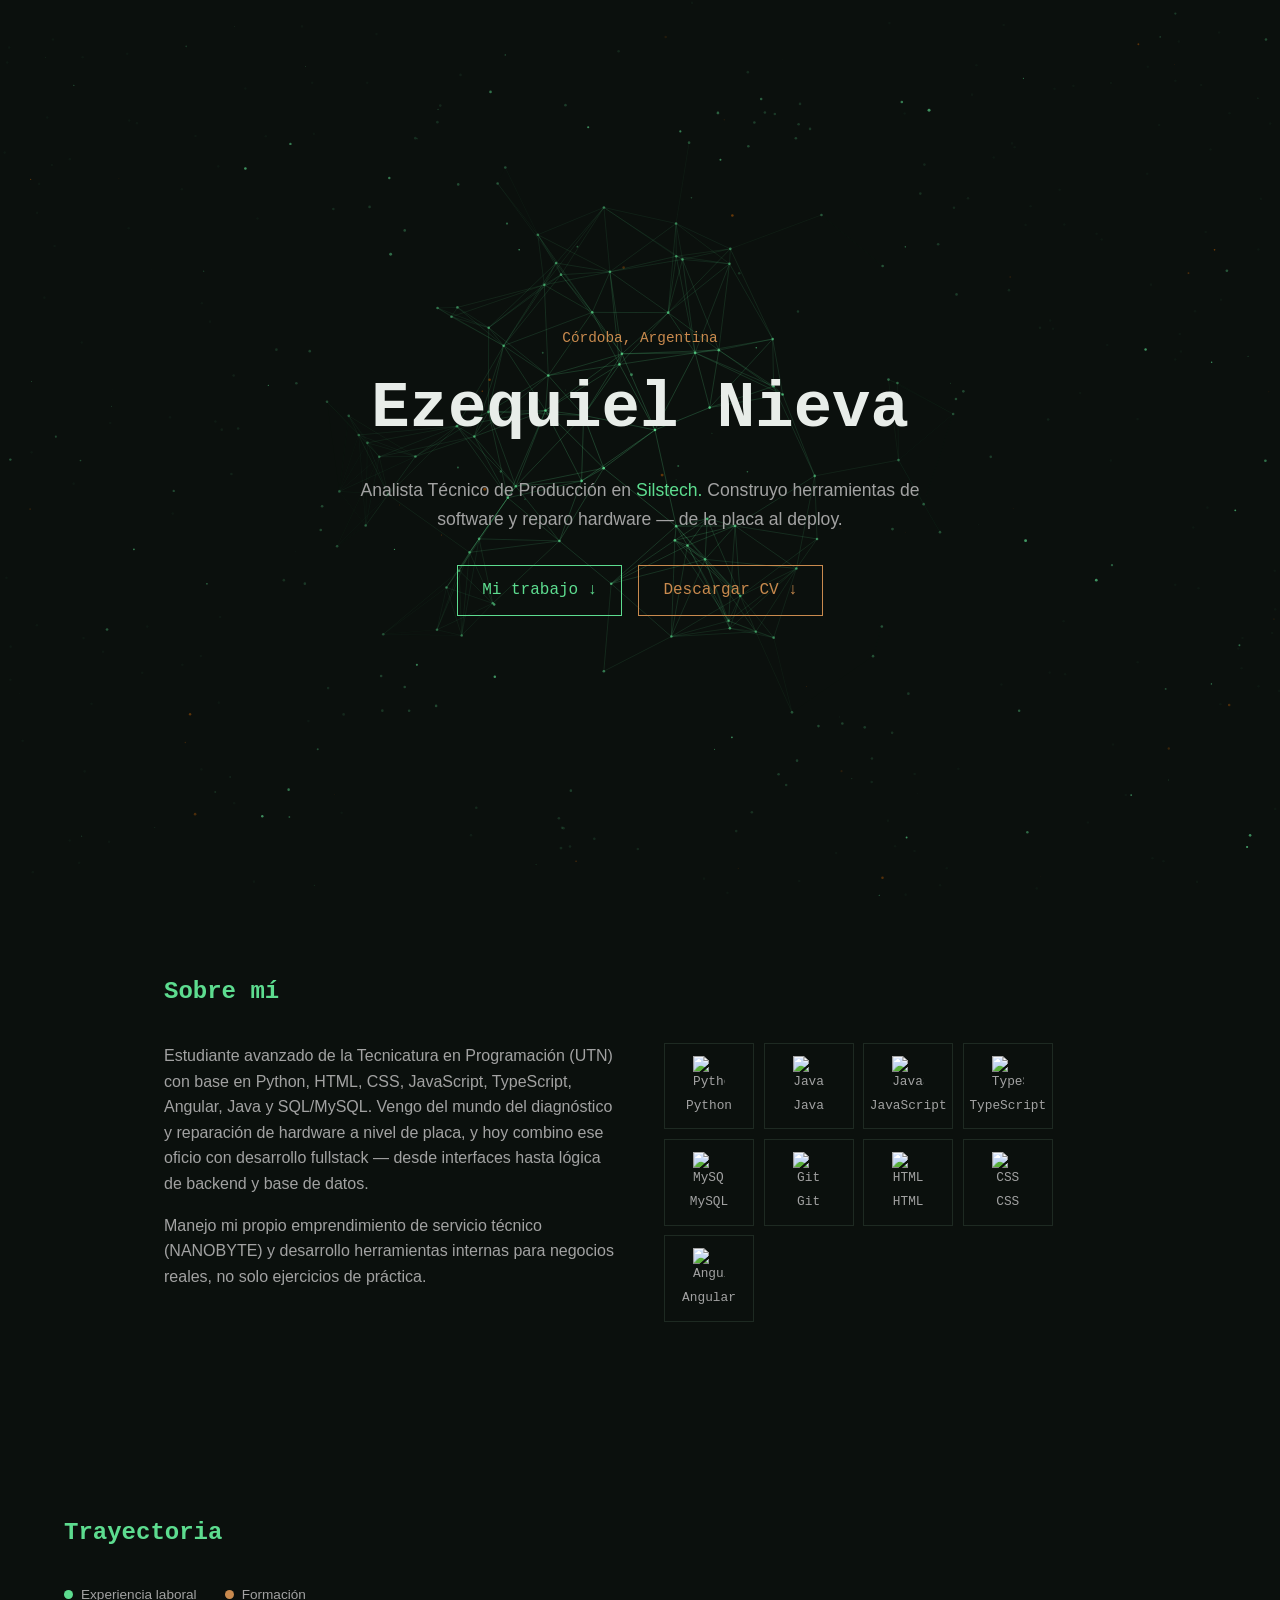
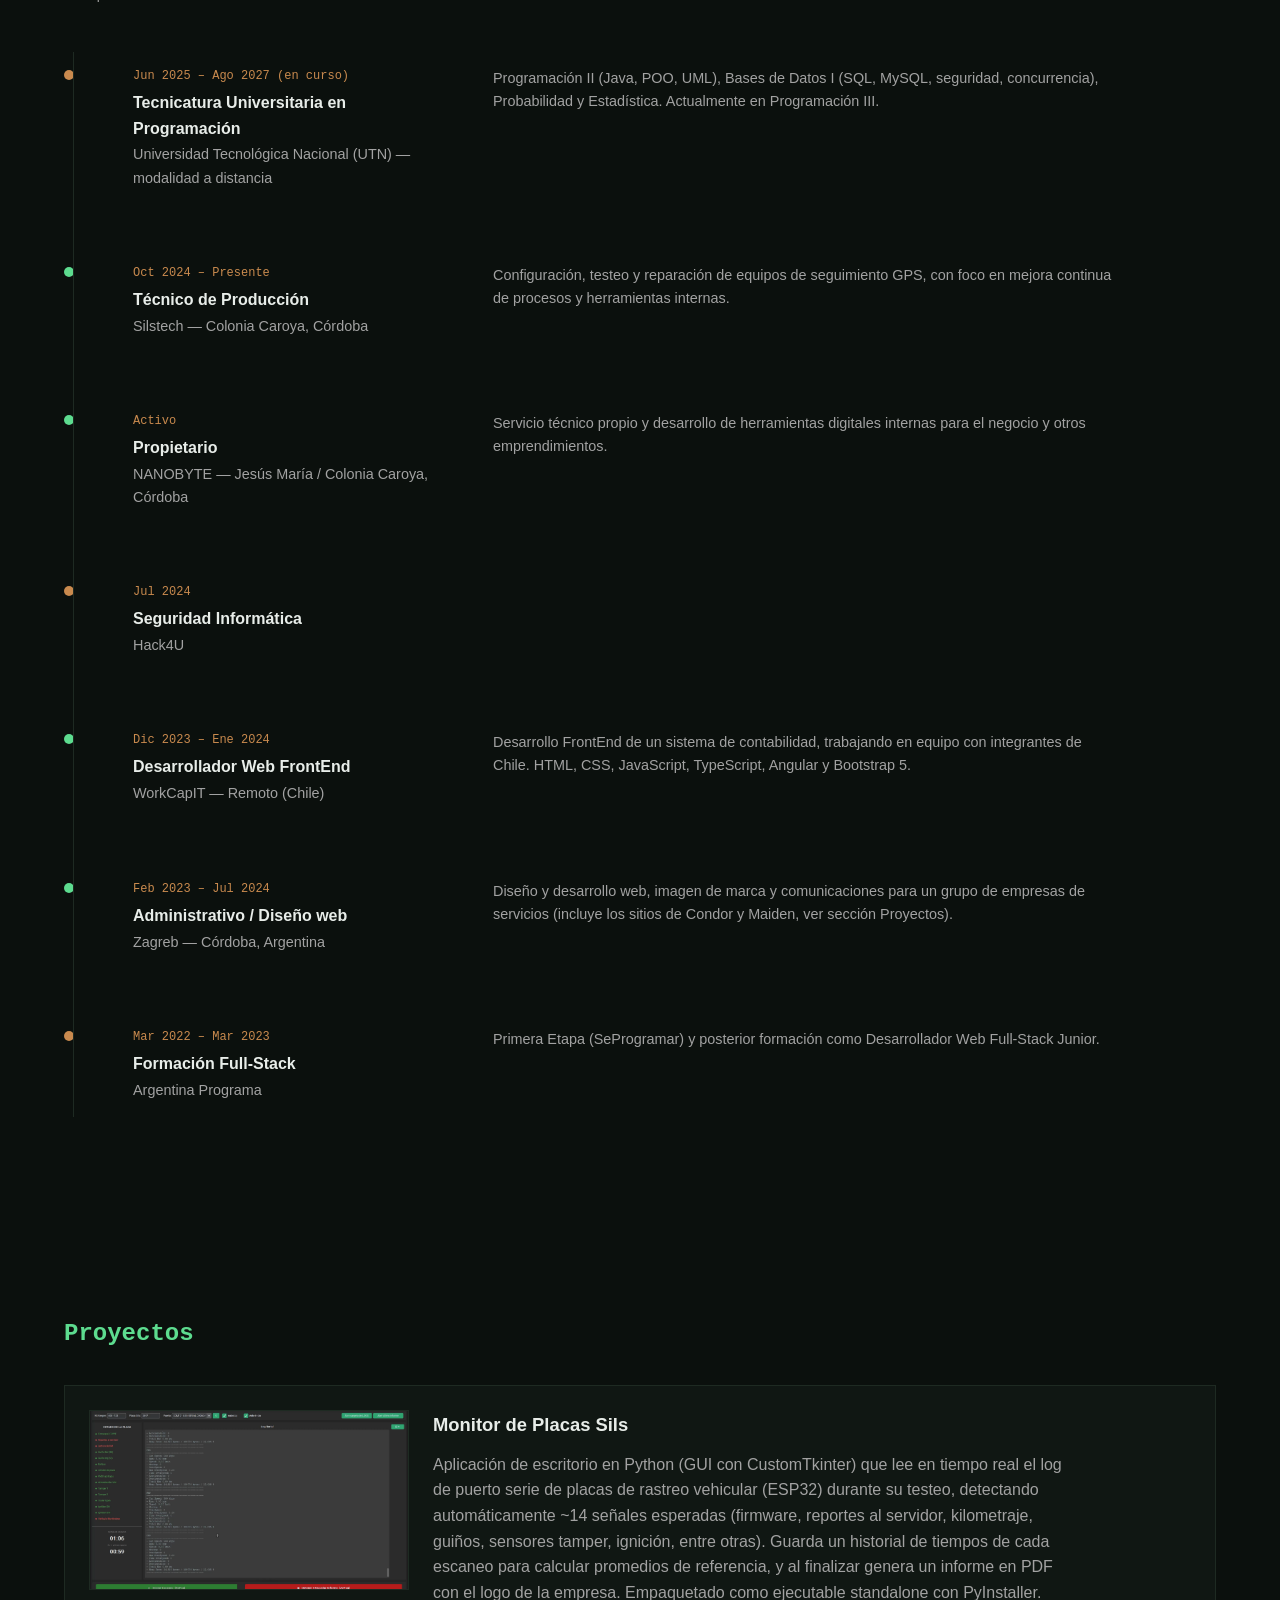
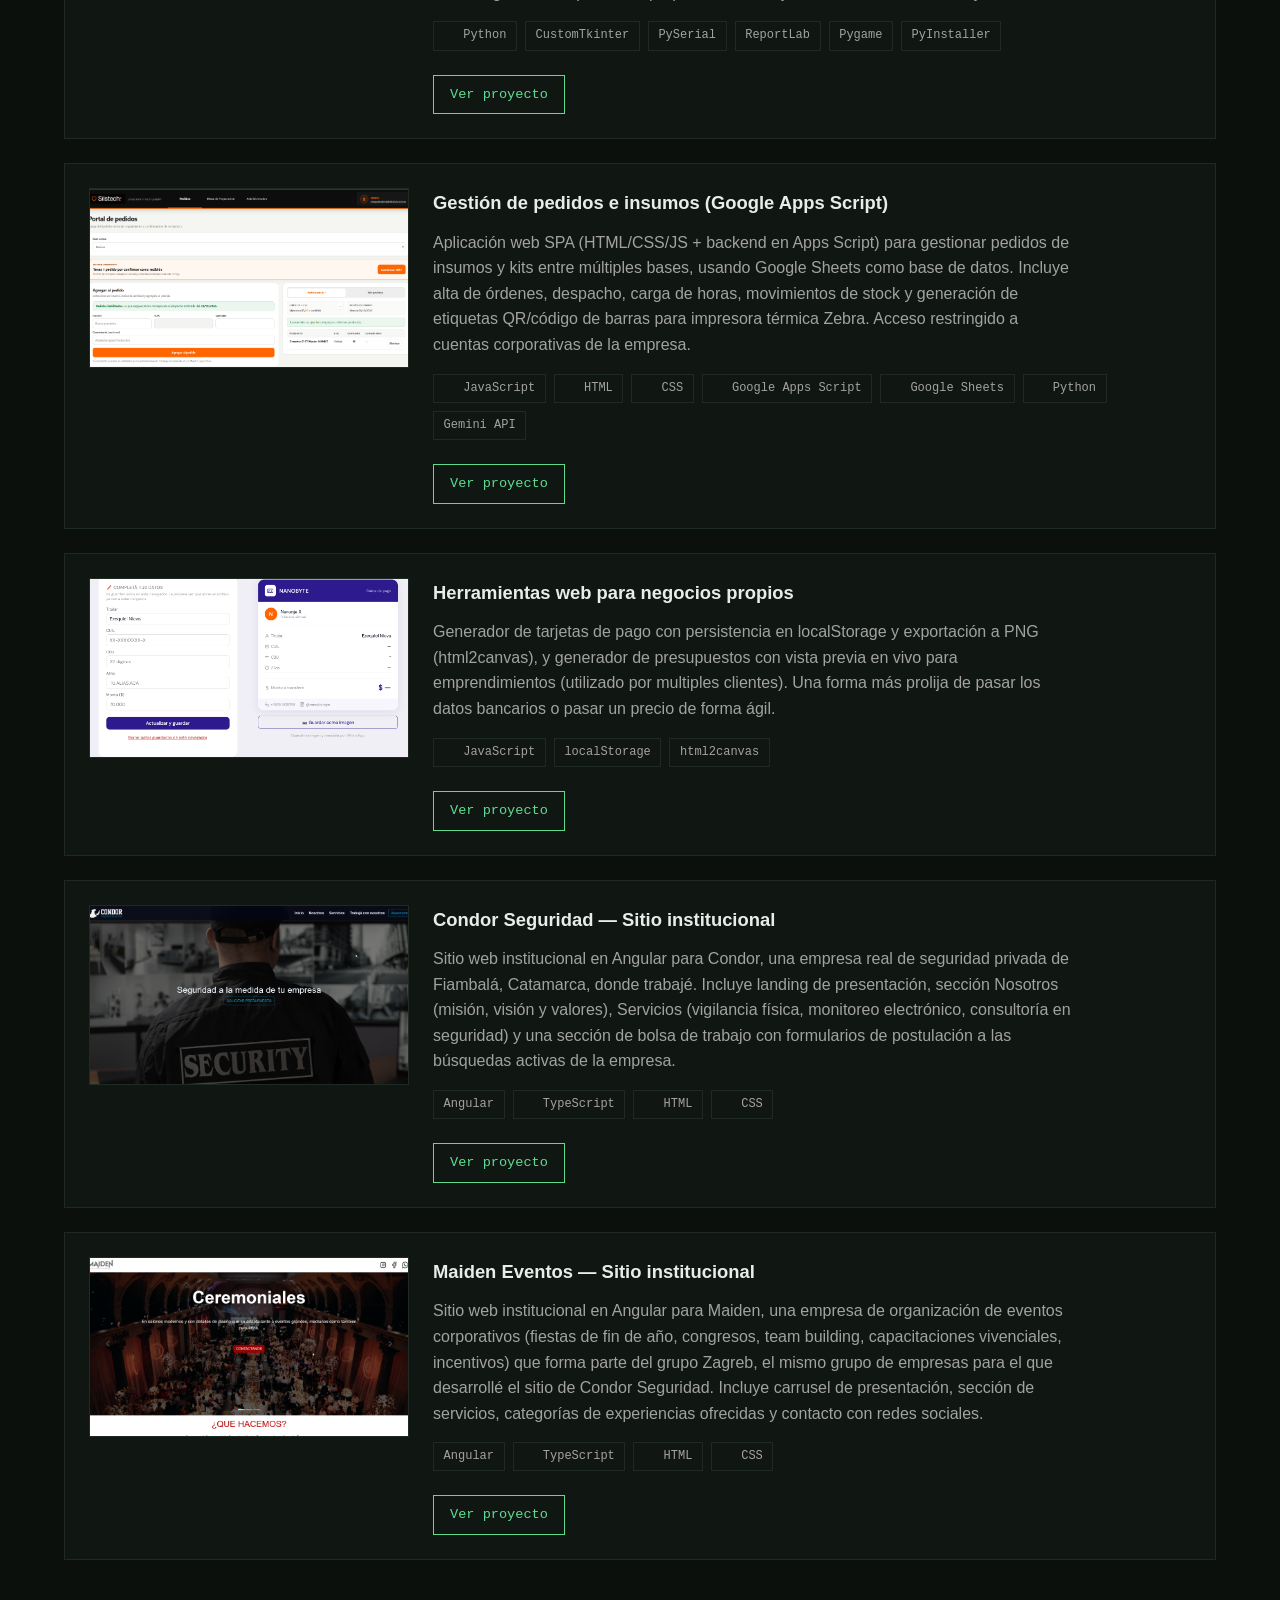
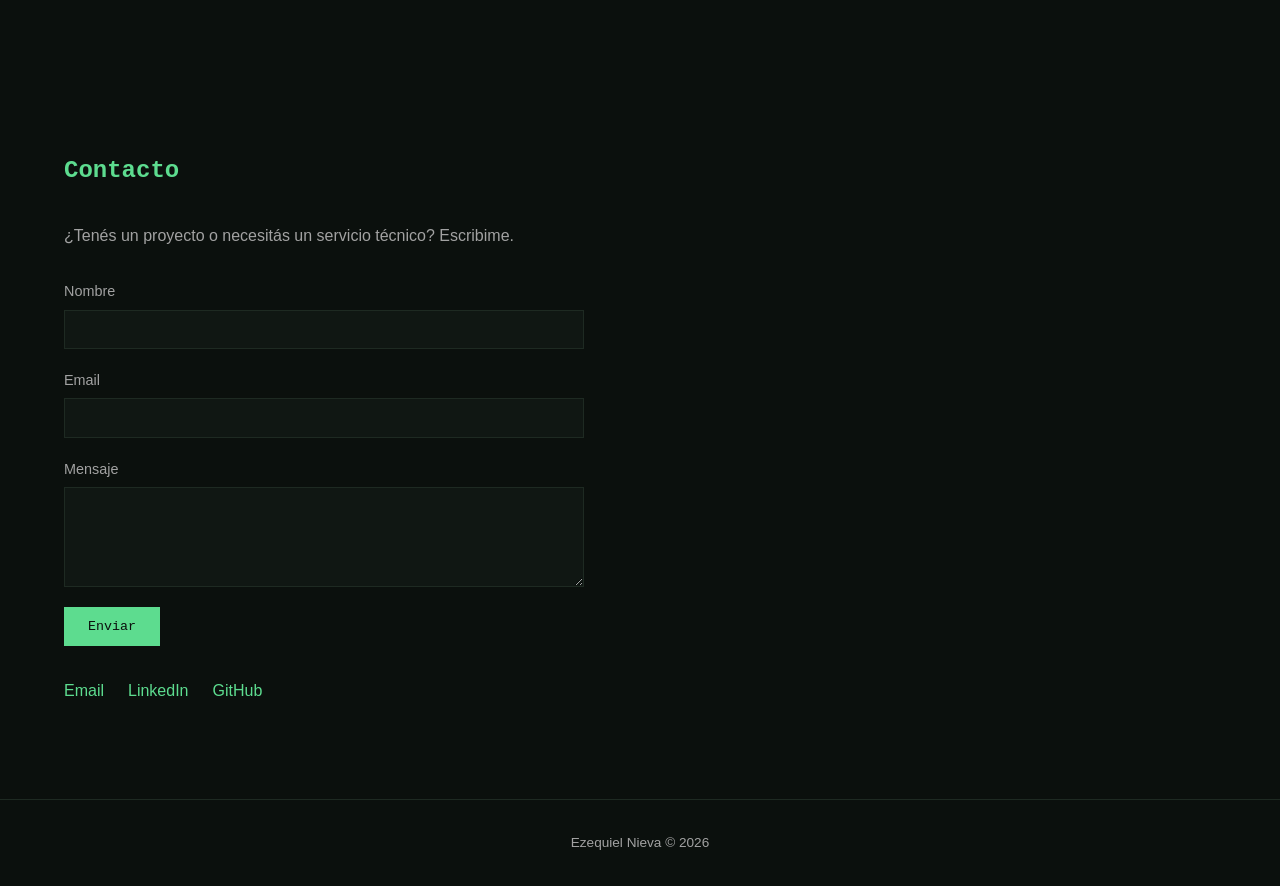
==== commit 3d2721fa: "Ultimando Detalles V1 Favicon a SVG. Boton ir arriba Agrego el CV" ====
--- a/index.html
+++ b/index.html
@@ -5,7 +5,29 @@
     <meta charset="UTF-8">
     <meta name="viewport" content="width=device-width, initial-scale=1.0">
     <title>Ezequiel Nieva — Desarrollador & Técnico Electrónico</title>
+    <meta name="description"
+        content="Portfolio de Ezequiel Nieva: desarrollador fullstack junior y técnico electrónico. Proyectos reales en Python, JavaScript y Angular, de la placa al deploy.">
+
+    <!-- Open Graph (Facebook, WhatsApp, LinkedIn) -->
+    <meta property="og:type" content="website">
+    <meta property="og:url" content="https://eznievdev.netlify.app/">
+    <meta property="og:title" content="Ezequiel Nieva — Desarrollador & Técnico Electrónico">
+    <meta property="og:description"
+        content="Portfolio de Ezequiel Nieva: desarrollador fullstack junior y técnico electrónico. Proyectos reales en Python, JavaScript y Angular, de la placa al deploy.">
+    <meta property="og:image" content="https://eznievdev.netlify.app/assets/og-image.png">
+    <meta property="og:image:width" content="1200">
+    <meta property="og:image:height" content="630">
+
+    <!-- Twitter Card -->
+    <meta name="twitter:card" content="summary_large_image">
+    <meta name="twitter:title" content="Ezequiel Nieva — Desarrollador & Técnico Electrónico">
+    <meta name="twitter:description"
+        content="Portfolio de Ezequiel Nieva: desarrollador fullstack junior y técnico electrónico.">
+    <meta name="twitter:image" content="https://eznievdev.netlify.app/assets/og-image.png">
+
     <link rel="stylesheet" href="css/style.css">
+    <link rel="icon" type="image/svg+xml"
+        href="data:image/svg+xml,%3Csvg xmlns='http://www.w3.org/2000/svg' viewBox='0 0 32 32'%3E%3Crect width='32' height='32' rx='6' fill='%230b100d'/%3E%3Ctext x='16' y='22' font-family='monospace' font-size='15' font-weight='700' fill='%235ddc8f' text-anchor='middle'%3EEN%3C/text%3E%3C/svg%3E">
 </head>
 
 <body>
@@ -17,8 +39,8 @@
         <nav class="navbar__links">
             <a href="#hero">Inicio</a>
             <a href="#about">Sobre mí</a>
+            <a href="#trayectoria">Trayectoria</a>
             <a href="#projects">Proyectos</a>
-            <a href="#trayectoria">Trayectoria</a>
             <a href="#contact">Contacto</a>
             <a href="https://github.com/EzNiev" target="_blank" rel="noopener" class="navbar__github"
                 aria-label="GitHub">
@@ -38,7 +60,10 @@
             <p class="hero__subtitle">Analista Técnico de Producción en <a href="https://sils.tech/" target="_blank"
                     rel="noopener">Silstech.</a> Construyo herramientas de
                 software y reparo hardware — de la placa al deploy.</p>
-            <a href="#about" class="hero__cta">Mi trabajo ↓</a>
+            <div class="hero__buttons">
+                <a href="#about" class="hero__cta">Mi trabajo ↓</a>
+                <a href="assets/CV_Ezequiel_Nieva.pdf" download class="hero__cta hero__cta--cv">Descargar CV ↓</a>
+            </div>
         </section>
 
         <section id="about" class="about">
@@ -78,13 +103,6 @@
             </ul>
         </section>
 
-        <section id="projects" class="projects">
-            <h2 class="section__title">Proyectos</h2>
-            <div id="projects-list" class="projects__list">
-                <!-- Las tarjetas de proyecto se generan acá con JS, leyendo data/proyectos.json -->
-            </div>
-        </section>
-
         <section id="trayectoria" class="trayectoria">
             <h2 class="section__title">Trayectoria</h2>
             <p class="trayectoria__legend">
@@ -97,14 +115,12 @@
                     <span class="timeline__dot timeline__dot--educacion"></span>
                     <div class="timeline__card">
                         <div class="timeline__meta">
-                            <p class="timeline__dates">Jun 2025 – Jun 2027 (en curso)</p>
+                            <p class="timeline__dates">Jun 2025 – Ago 2027 (en curso)</p>
                             <p class="timeline__role">Tecnicatura Universitaria en Programación</p>
                             <p class="timeline__org">Universidad Tecnológica Nacional (UTN) — modalidad a distancia</p>
                         </div>
-                        <p class="timeline__desc">Formación orientada al desarrollo de software con foco tanto en
-                            backend como en frontend, combinando lógica de programación, resolución de problemas reales
-                            y herramientas profesionales de desarrollo. Pensada para una salida laboral ágil en empresas
-                            de software, el sector público o privado, o de forma independiente.</p>
+                        <p class="timeline__desc">Programación II (Java, POO, UML), Bases de Datos I (SQL, MySQL,
+                            seguridad, concurrencia), Probabilidad y Estadística. Actualmente en Programación III.</p>
                     </div>
                 </div>
 
@@ -117,13 +133,7 @@
                             <p class="timeline__org">Silstech — Colonia Caroya, Córdoba</p>
                         </div>
                         <p class="timeline__desc">Configuración, testeo y reparación de equipos de seguimiento GPS, con
-                            foco en mejora continua de procesos y herramientas internas. En Silstech pude aplicar mis
-                            conocimientos y experiencias tanto en electrónica como en software.
-                            También asistí a áreas de operaciones e ingeniería en el despliegue, diseño y pruebas de
-                            nuevos productos de ADAS, GPS, tracking GPS, manejo de potencias, programación de ESP32 y
-                            Arduino.
-                            Trabajo con productos de la marca Streamax y Teltonika principalmente.
-                        </p>
+                            foco en mejora continua de procesos y herramientas internas.</p>
                     </div>
                 </div>
 
@@ -136,10 +146,7 @@
                             <p class="timeline__org">NANOBYTE — Jesús María / Colonia Caroya, Córdoba</p>
                         </div>
                         <p class="timeline__desc">Servicio técnico propio y desarrollo de herramientas digitales
-                            internas para el negocio y otros emprendimientos. Trabajé desde diagnosticando placas y
-                            reparando
-                            componentes de PC hasta diseño de un sistema de RED LAN para manejo remoto de equipos CNC.
-                        </p>
+                            internas para el negocio y otros emprendimientos.</p>
                     </div>
                 </div>
 
@@ -151,10 +158,6 @@
                             <p class="timeline__role">Seguridad Informática</p>
                             <p class="timeline__org">Hack4U</p>
                         </div>
-                        <p class="timeline__desc">Me introduje en el mundo de la ciberseguridad y el hacking ético con
-                            los cursos
-                            de la academia.
-                        </p>
                     </div>
                 </div>
 
@@ -192,16 +195,21 @@
                         <div class="timeline__meta">
                             <p class="timeline__dates">Mar 2022 – Mar 2023</p>
                             <p class="timeline__role">Formación Full-Stack</p>
-                            <p class="timeline__org">INTI - Argentina Programa</p>
+                            <p class="timeline__org">Argentina Programa</p>
                         </div>
                         <p class="timeline__desc">Primera Etapa (SeProgramar) y posterior formación como Desarrollador
-                            Web Full-Stack Junior (YoProgramo).</p>
-                    </div>
-                </div>
-            </div>
-        </section>
-
-
+                            Web Full-Stack Junior.</p>
+                    </div>
+                </div>
+            </div>
+        </section>
+
+        <section id="projects" class="projects">
+            <h2 class="section__title">Proyectos</h2>
+            <div id="projects-list" class="projects__list">
+                <!-- Las tarjetas de proyecto se generan acá con JS, leyendo data/proyectos.json -->
+            </div>
+        </section>
 
         <section id="contact" class="contact">
             <h2 class="section__title">Contacto</h2>
@@ -237,8 +245,11 @@
         <p>Ezequiel Nieva © 2026</p>
     </footer>
 
+    <a href="#hero" class="btn-arriba" aria-label="Volver arriba">↑</a>
+
     <!-- Para mejorar el efecto de particulas -->
     <script src="js/navbar.js"></script>
+    <script src="js/volver-arriba.js"></script>
     <script src="js/bg-particles.js"></script>
     <script src="js/particles.js"></script>
     <!-- Script principal de JavaScript -->
--- a/css/style.css
+++ b/css/style.css
@@ -194,6 +194,28 @@
   color: var(--bg);
 }
 
+.hero__buttons {
+  display: flex;
+  flex-wrap: wrap;
+  justify-content: center;
+  gap: 1rem;
+}
+
+.hero__cta--cv {
+  border-color: var(--accent-warm);
+  color: var(--accent-warm);
+}
+
+.hero__cta--cv::before,
+.hero__cta--cv::after {
+  border-color: var(--accent-warm);
+}
+
+.hero__cta--cv:hover {
+  background: var(--accent-warm);
+  color: var(--bg);
+}
+
 /* ===== About ===== */
 #about {
   max-width: 1000px;
@@ -517,6 +539,39 @@
   gap: 1.5rem;
 }
 
+/* ===== Botón volver arriba ===== */
+.btn-arriba {
+  position: fixed;
+  bottom: 2rem;
+  right: 2rem;
+  width: 44px;
+  height: 44px;
+  display: flex;
+  align-items: center;
+  justify-content: center;
+  background: var(--bg-panel);
+  border: 1px solid var(--accent);
+  color: var(--accent);
+  border-radius: 50%;
+  font-size: 1.2rem;
+  opacity: 0;
+  transform: translateY(10px);
+  pointer-events: none;
+  transition: opacity 0.3s ease, transform 0.3s ease, background 0.2s ease, color 0.2s ease;
+  z-index: 50;
+}
+
+.btn-arriba--visible {
+  opacity: 1;
+  transform: translateY(0);
+  pointer-events: auto;
+}
+
+.btn-arriba:hover {
+  background: var(--accent);
+  color: var(--bg);
+}
+
 /* ===== Footer ===== */
 .footer {
   text-align: center;
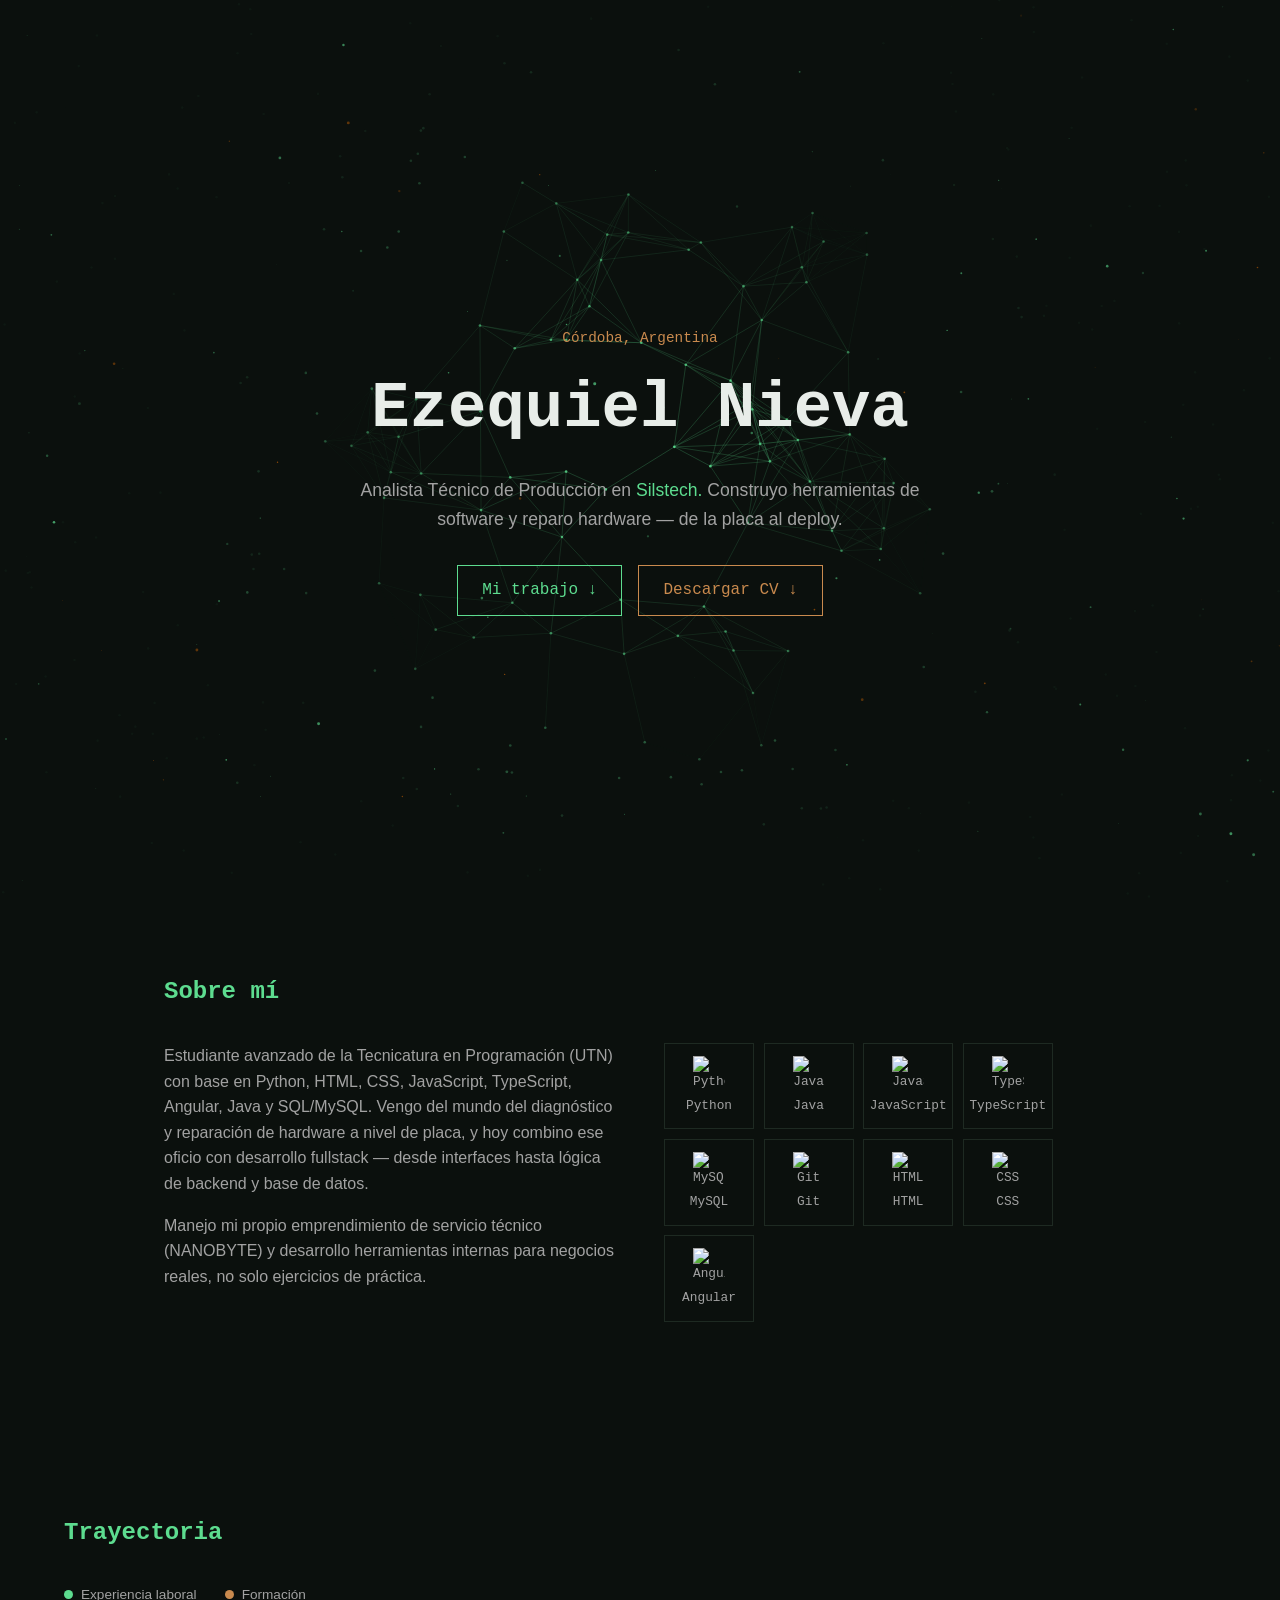
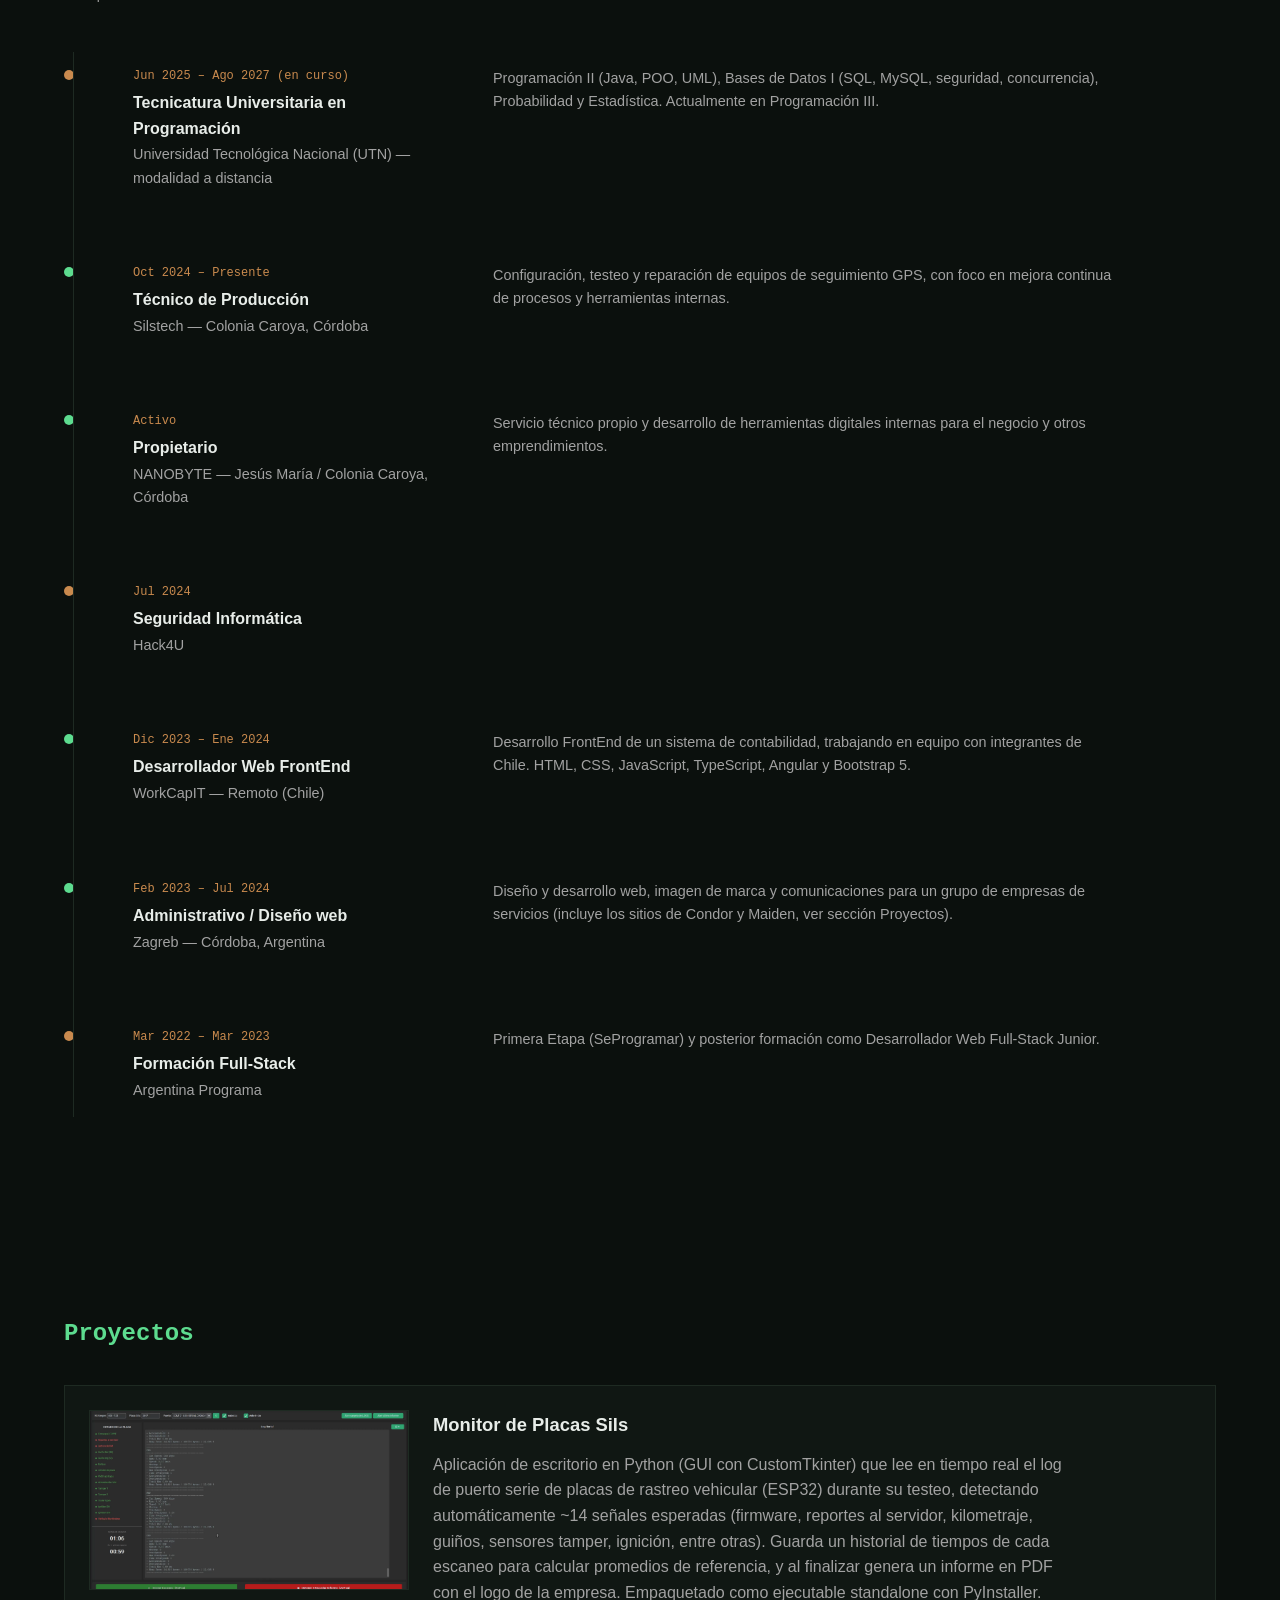
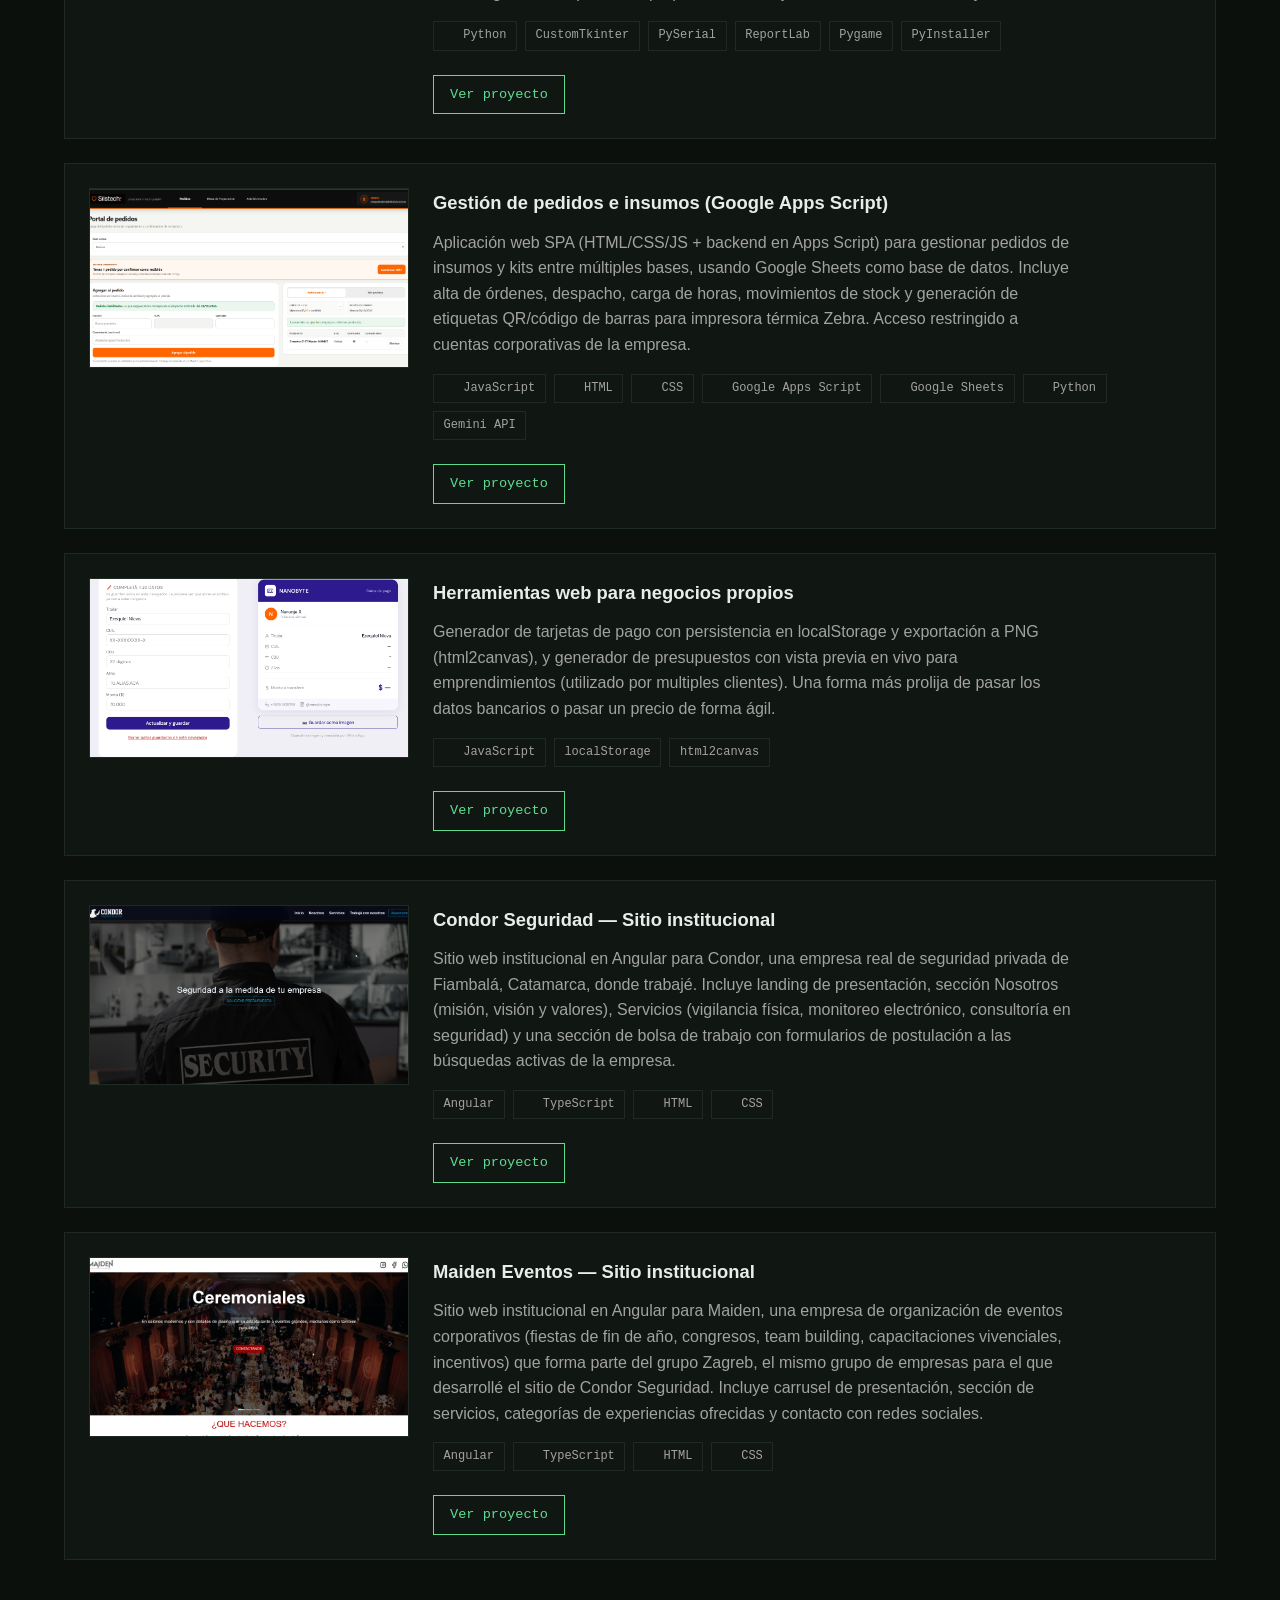
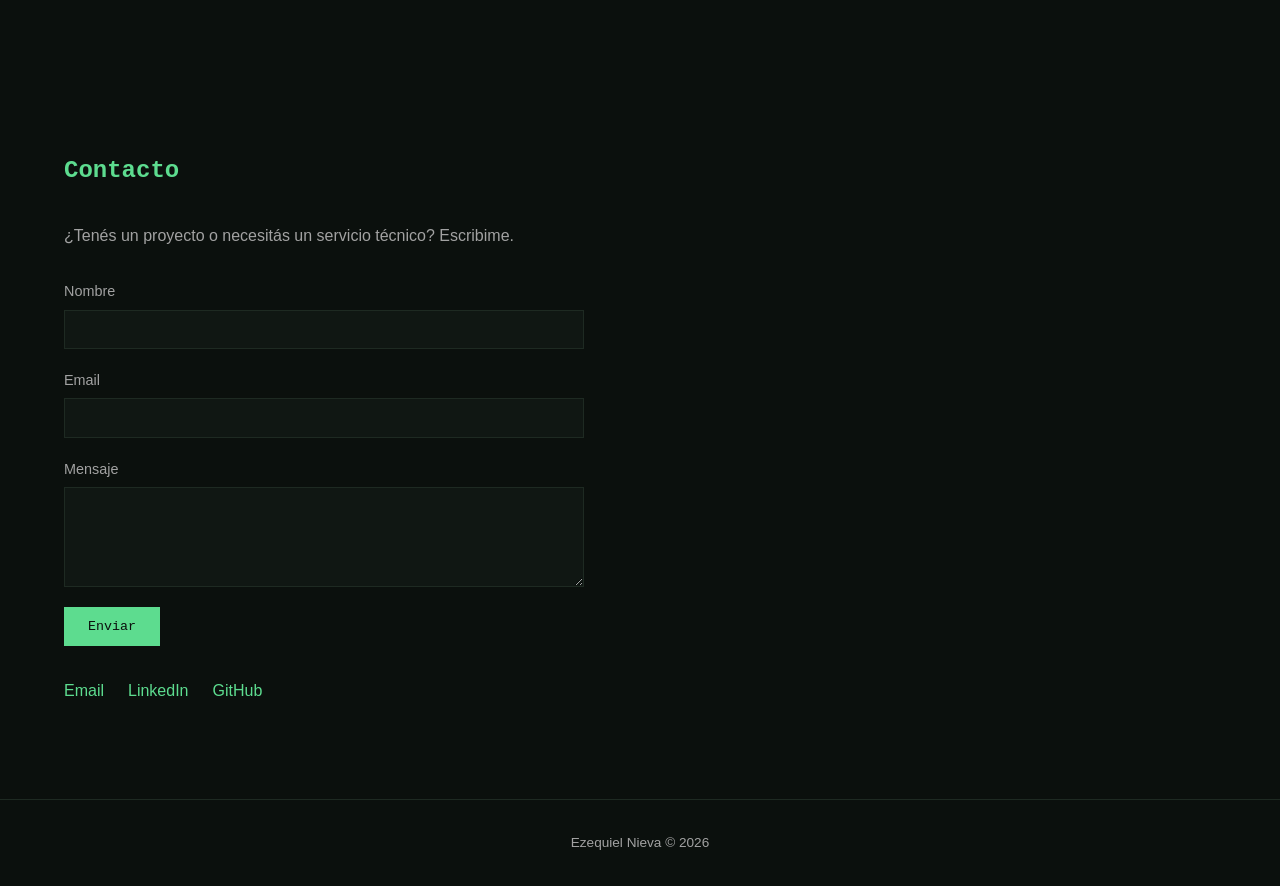
==== commit 1efc50b5: "Correccion link linkedin" ====
--- a/index.html
+++ b/index.html
@@ -234,7 +234,7 @@
 
             <div class="contact__links">
                 <a href="mailto:ezequiel.nieva1998@gmail.com">Email</a>
-                <a href="https://linkedin.com/in/nievaezequiel" target="_blank" rel="noopener">LinkedIn</a>
+                <a href="www.linkedin.com/in/nieva-ezequiel" target="_blank" rel="noopener">LinkedIn</a>
                 <a href="https://github.com/EzNiev" target="_blank" rel="noopener">GitHub</a>
             </div>
         </section>
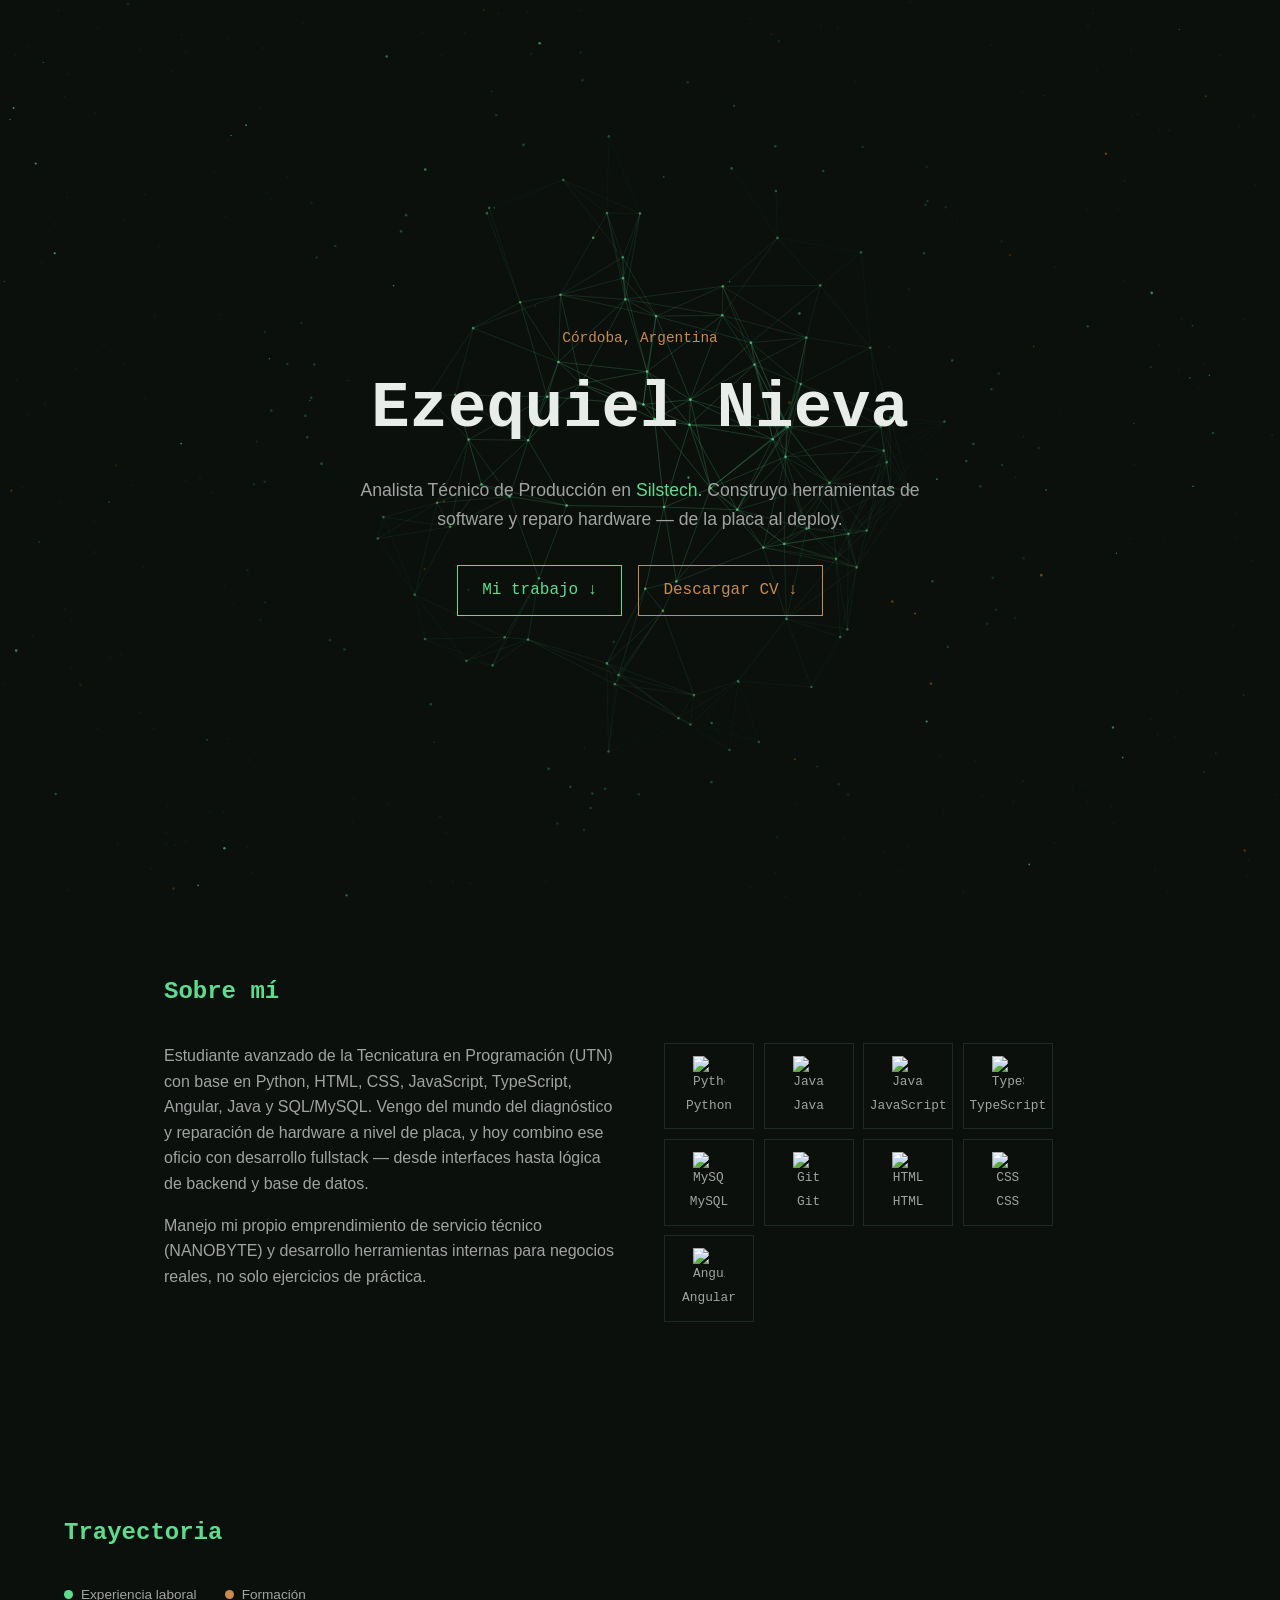
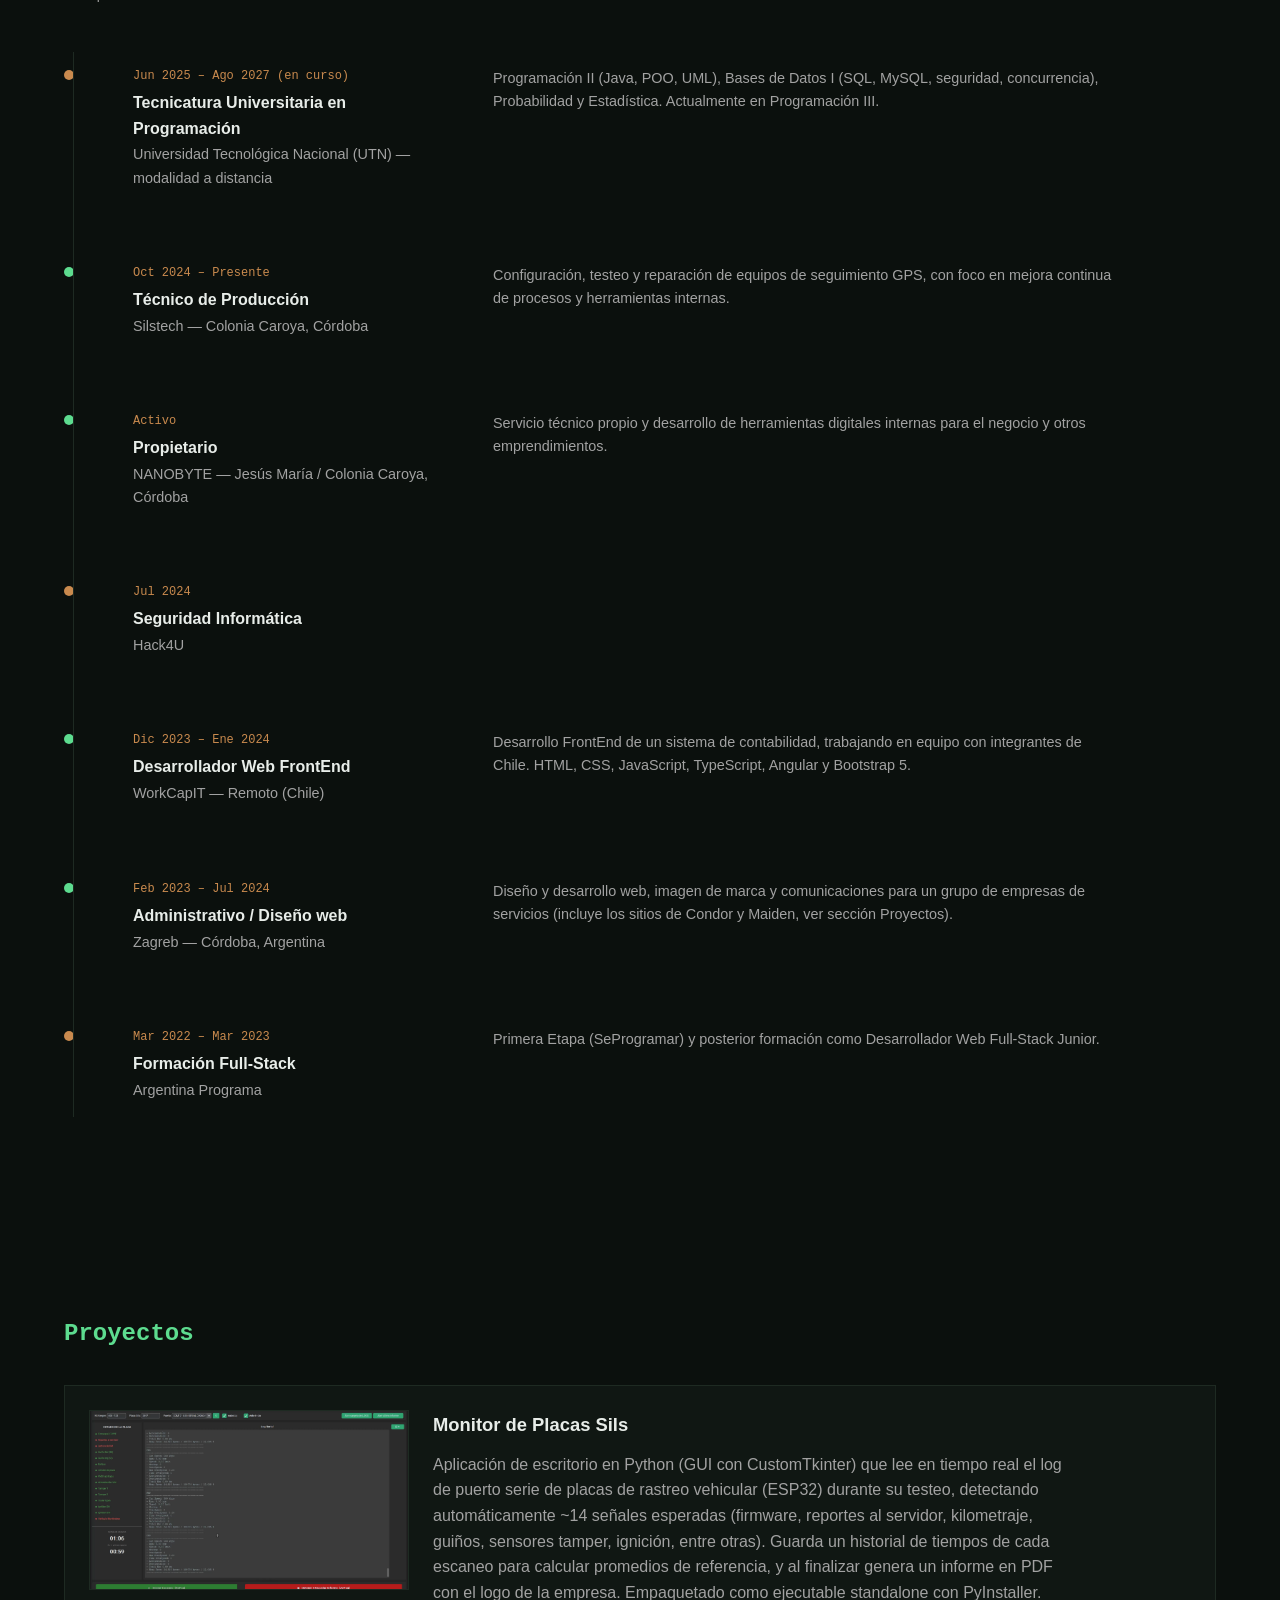
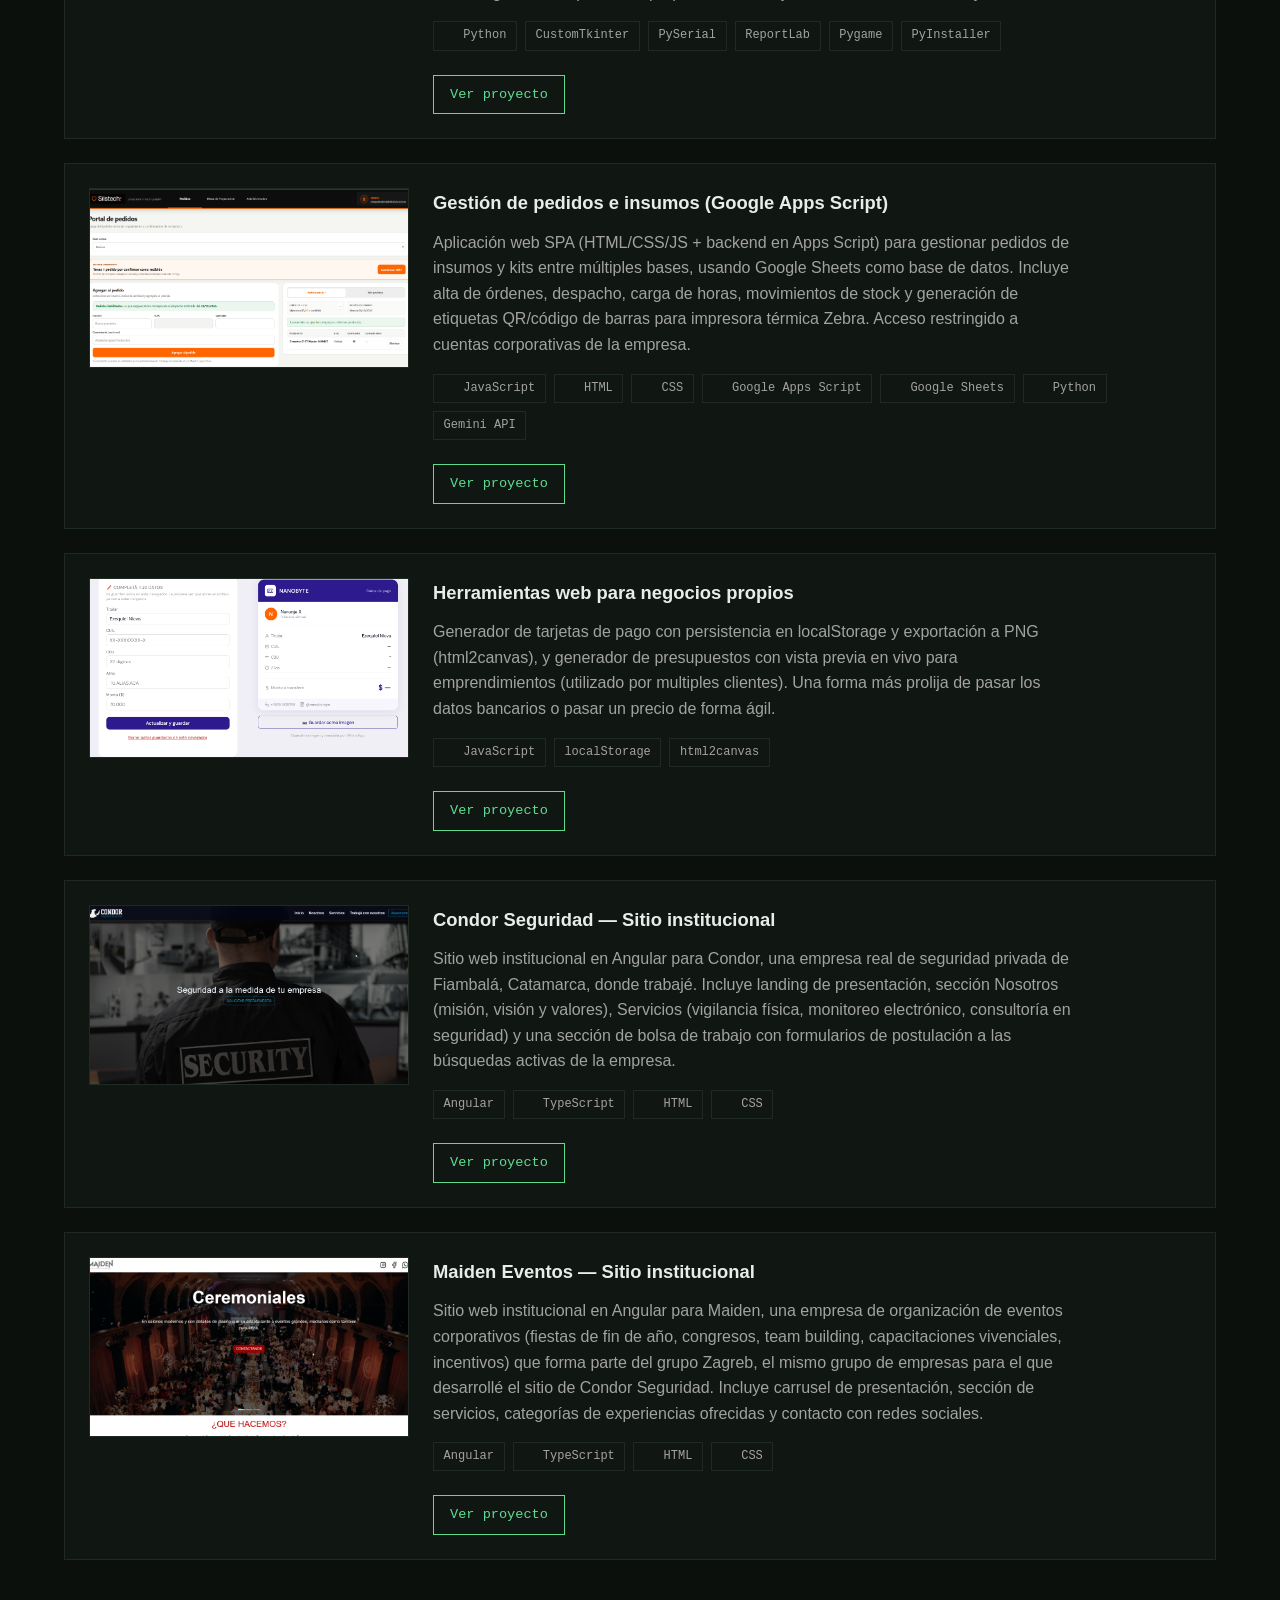
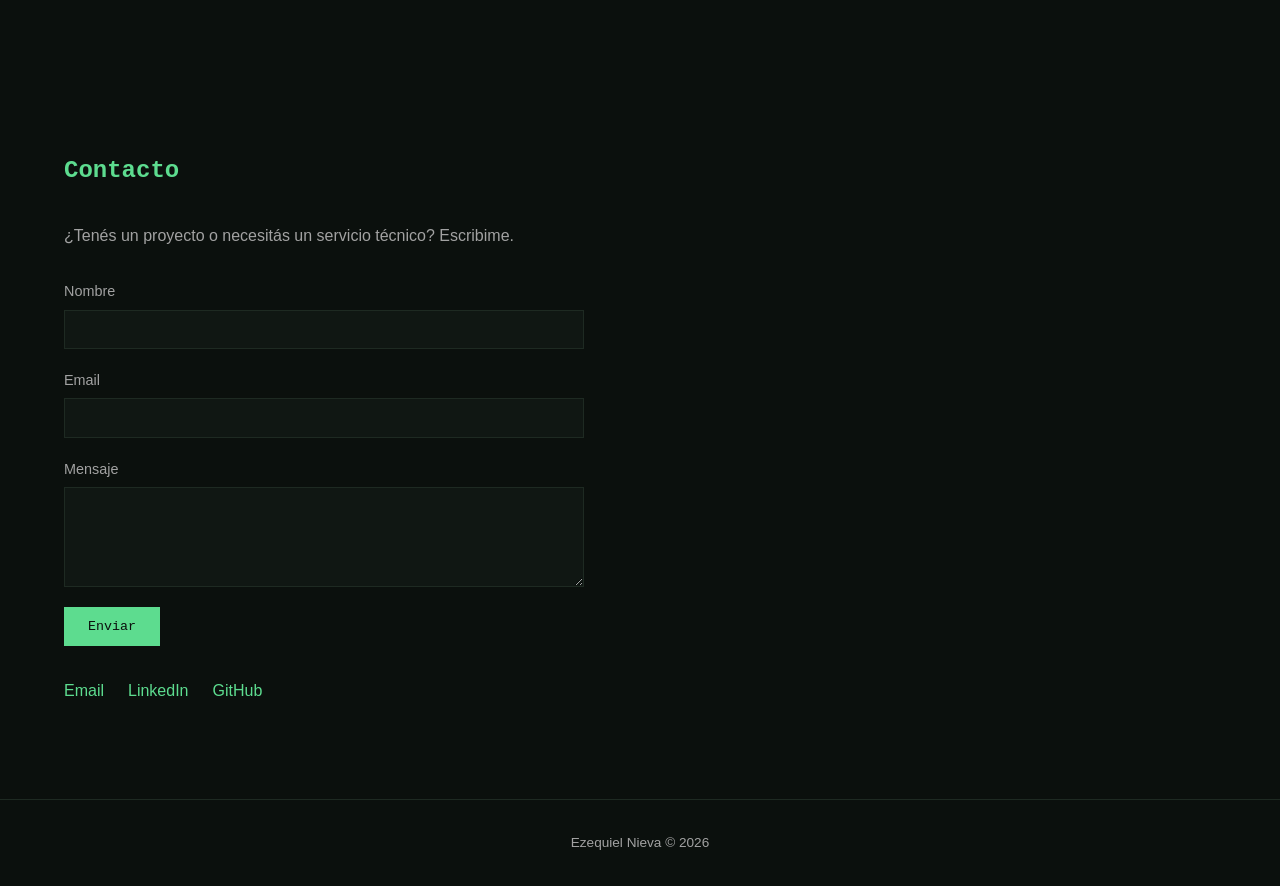
==== commit 058c65dd: "Update index.html" ====
--- a/index.html
+++ b/index.html
@@ -234,7 +234,7 @@
 
             <div class="contact__links">
                 <a href="mailto:ezequiel.nieva1998@gmail.com">Email</a>
-                <a href="www.linkedin.com/in/nieva-ezequiel" target="_blank" rel="noopener">LinkedIn</a>
+                <a href="https://linkedin.com/in/nieva-ezequiel" target="_blank" rel="noopener">LinkedIn</a>
                 <a href="https://github.com/EzNiev" target="_blank" rel="noopener">GitHub</a>
             </div>
         </section>
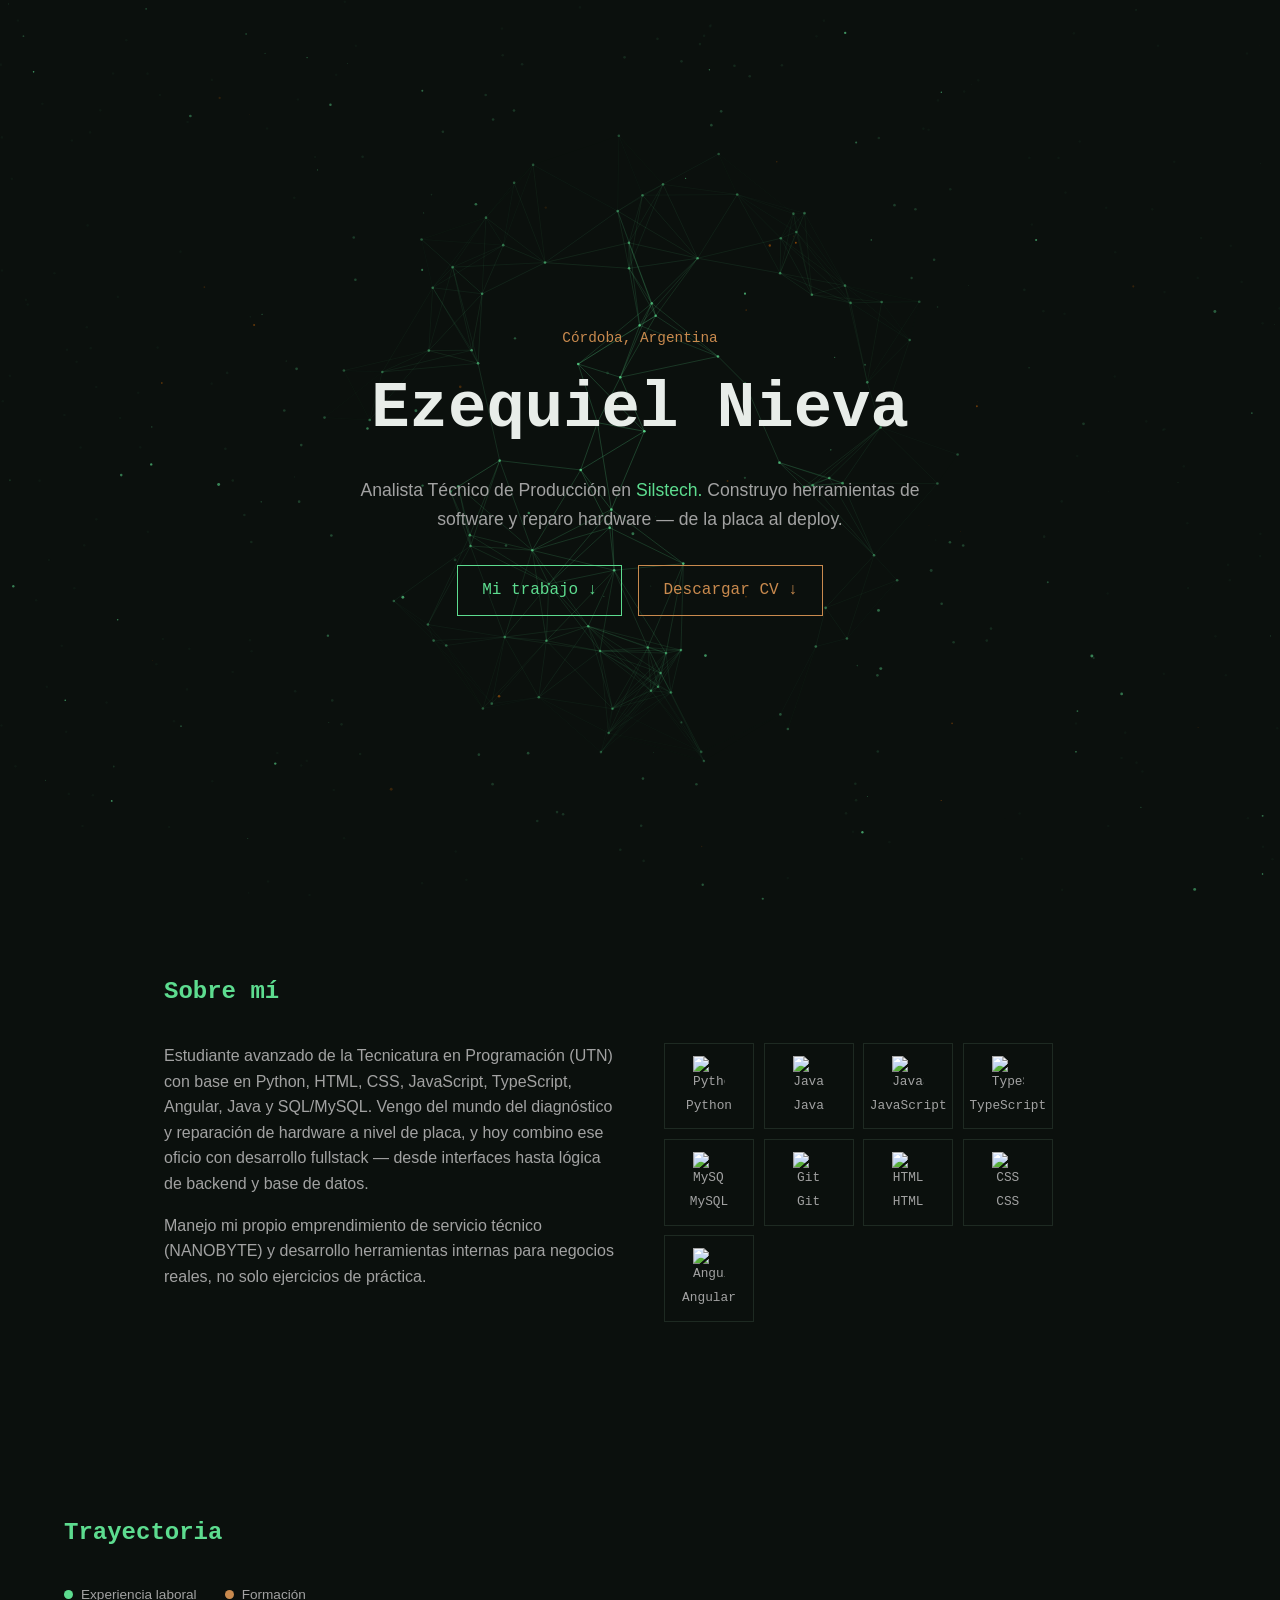
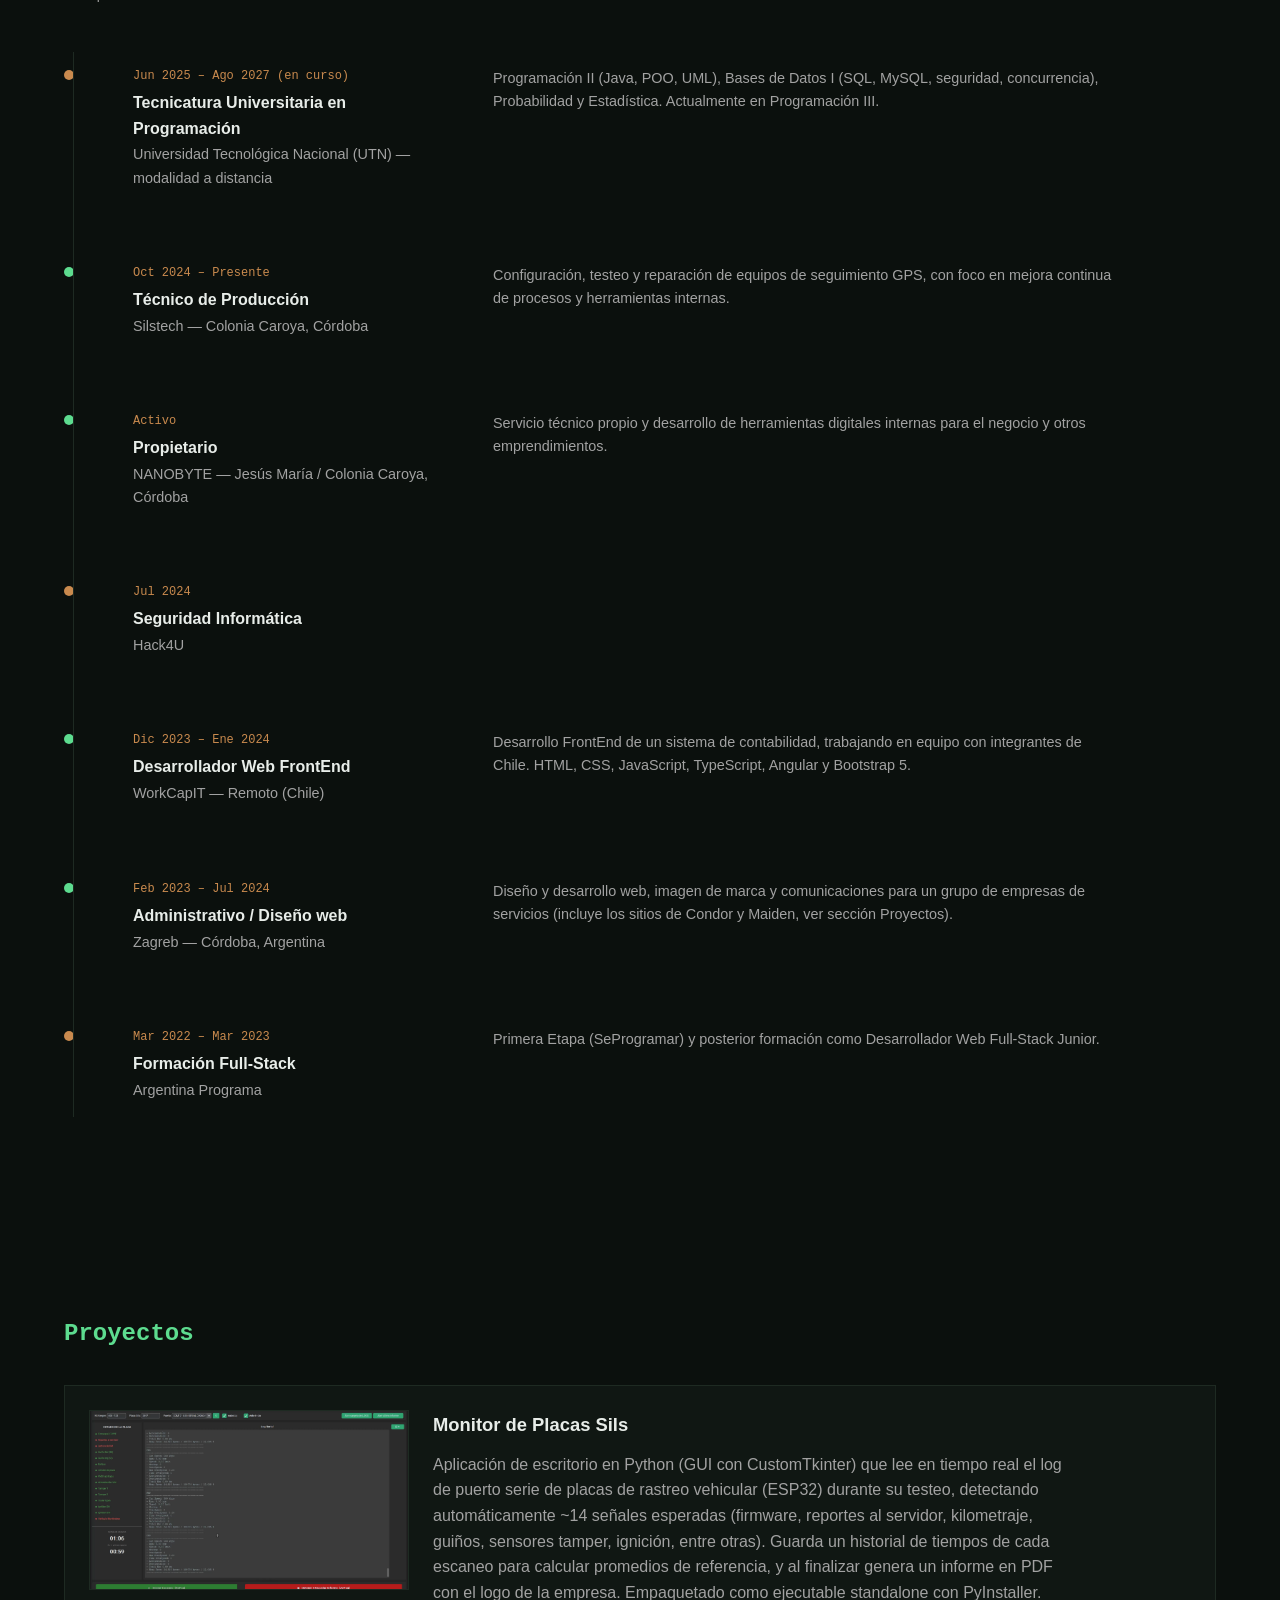
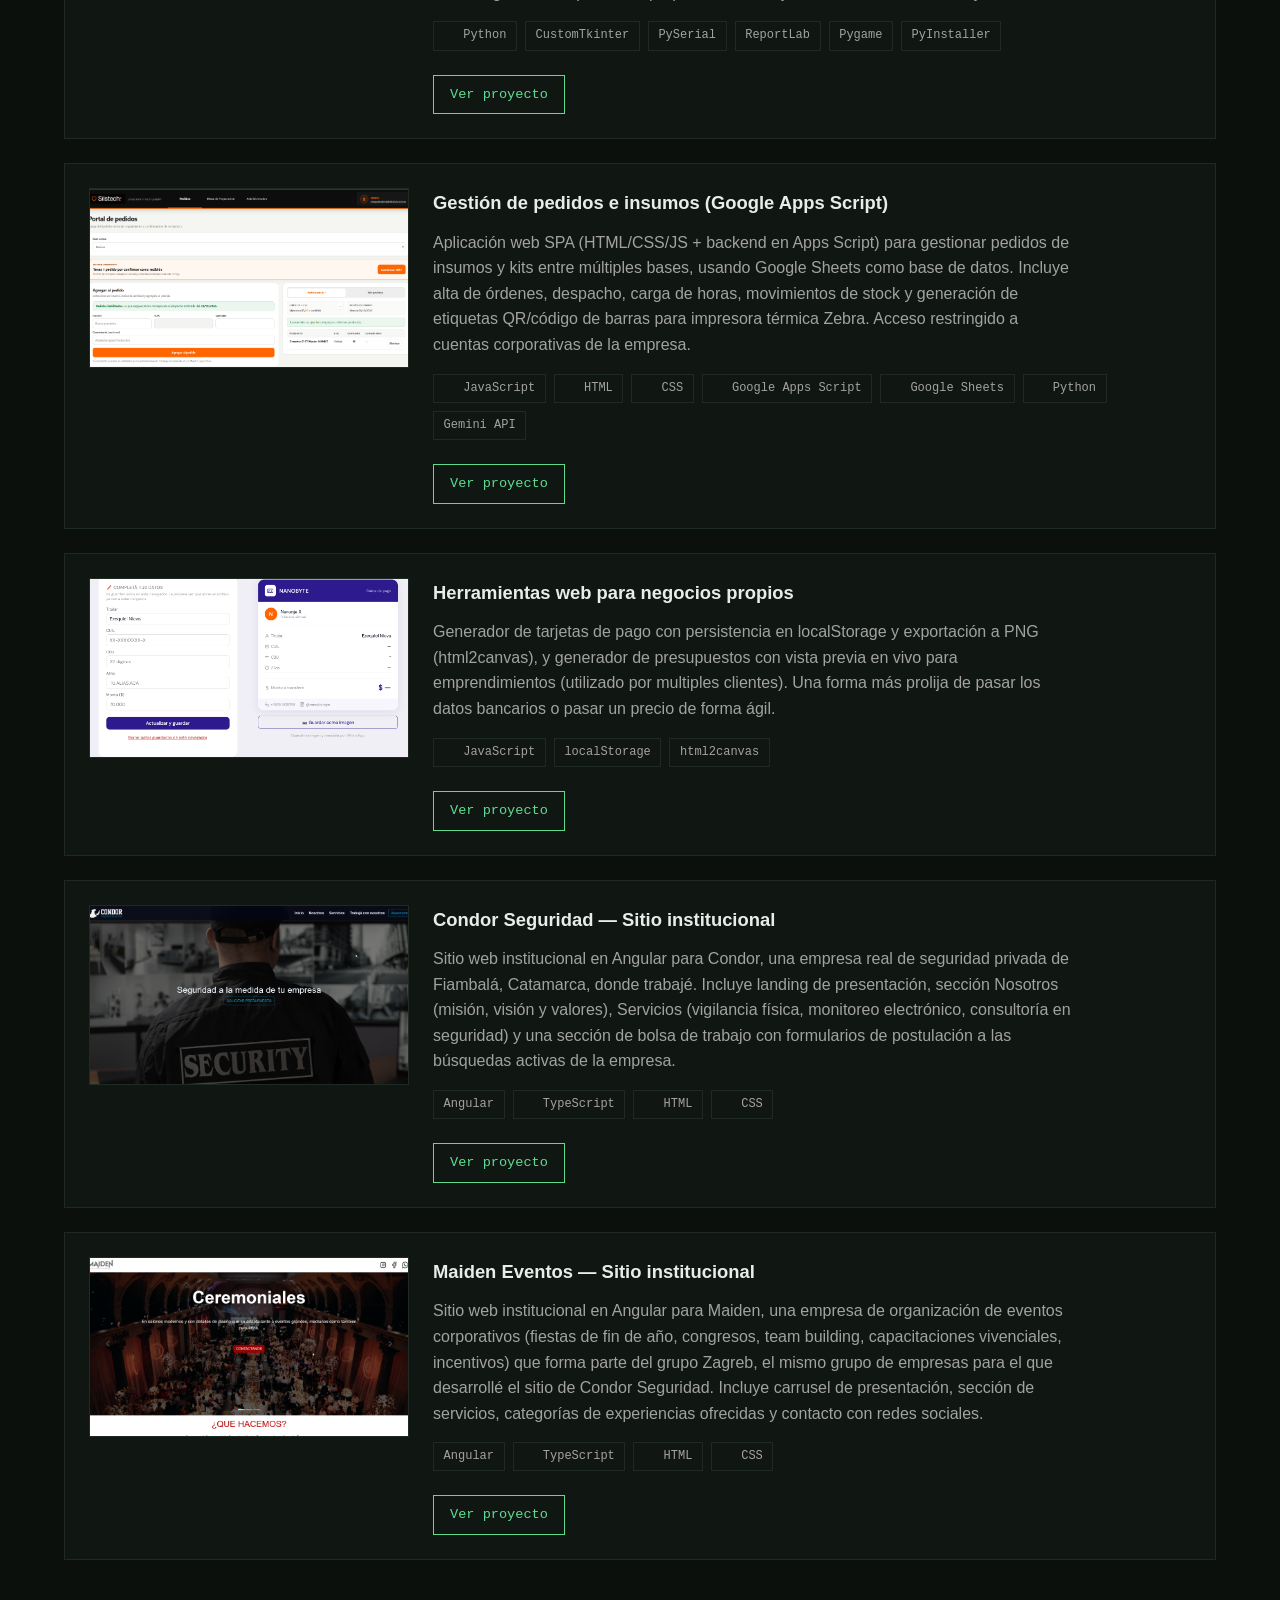
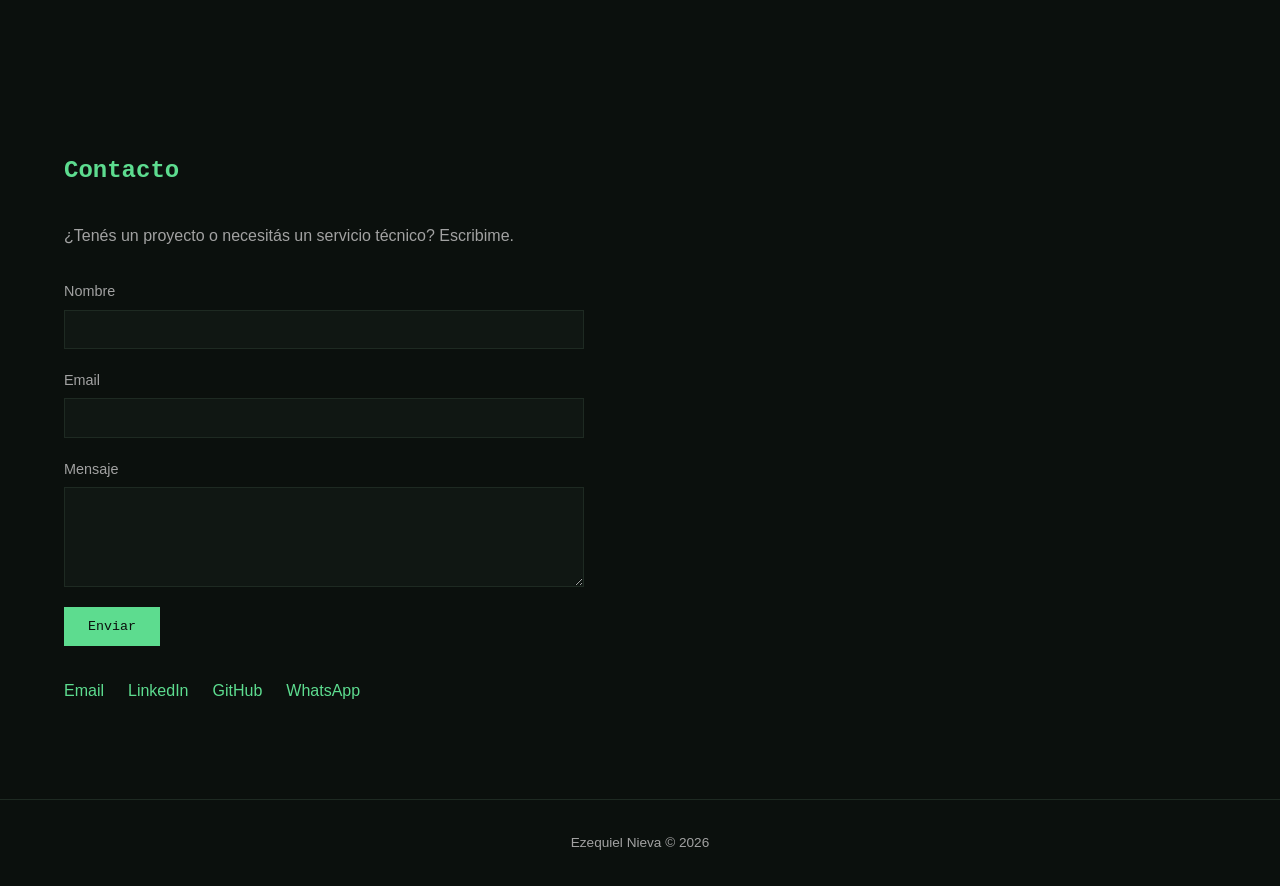
==== commit 4ddcd55b: "Agrego WP a contactos." ====
--- a/index.html
+++ b/index.html
@@ -236,6 +236,7 @@
                 <a href="mailto:ezequiel.nieva1998@gmail.com">Email</a>
                 <a href="https://linkedin.com/in/nieva-ezequiel" target="_blank" rel="noopener">LinkedIn</a>
                 <a href="https://github.com/EzNiev" target="_blank" rel="noopener">GitHub</a>
+                <a href="https://wa.me/5493525509291">WhatsApp</a>
             </div>
         </section>
 
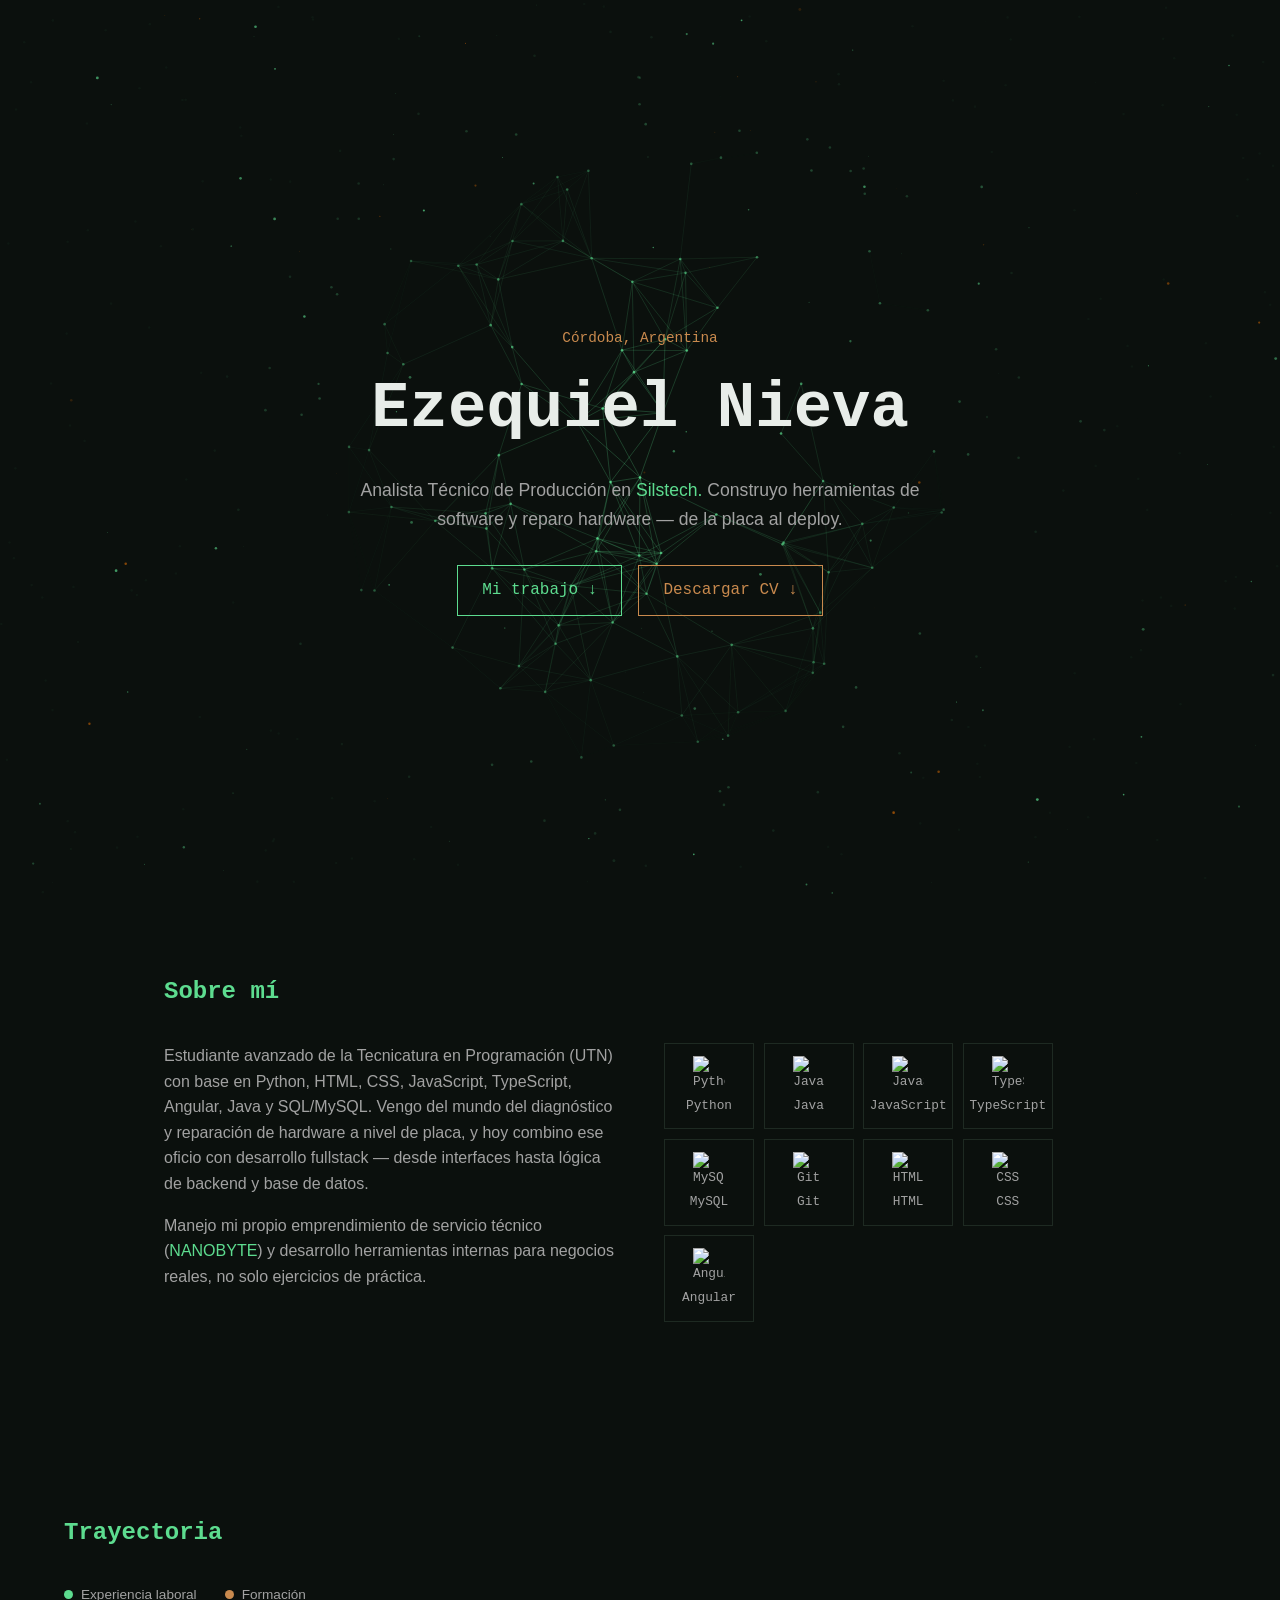
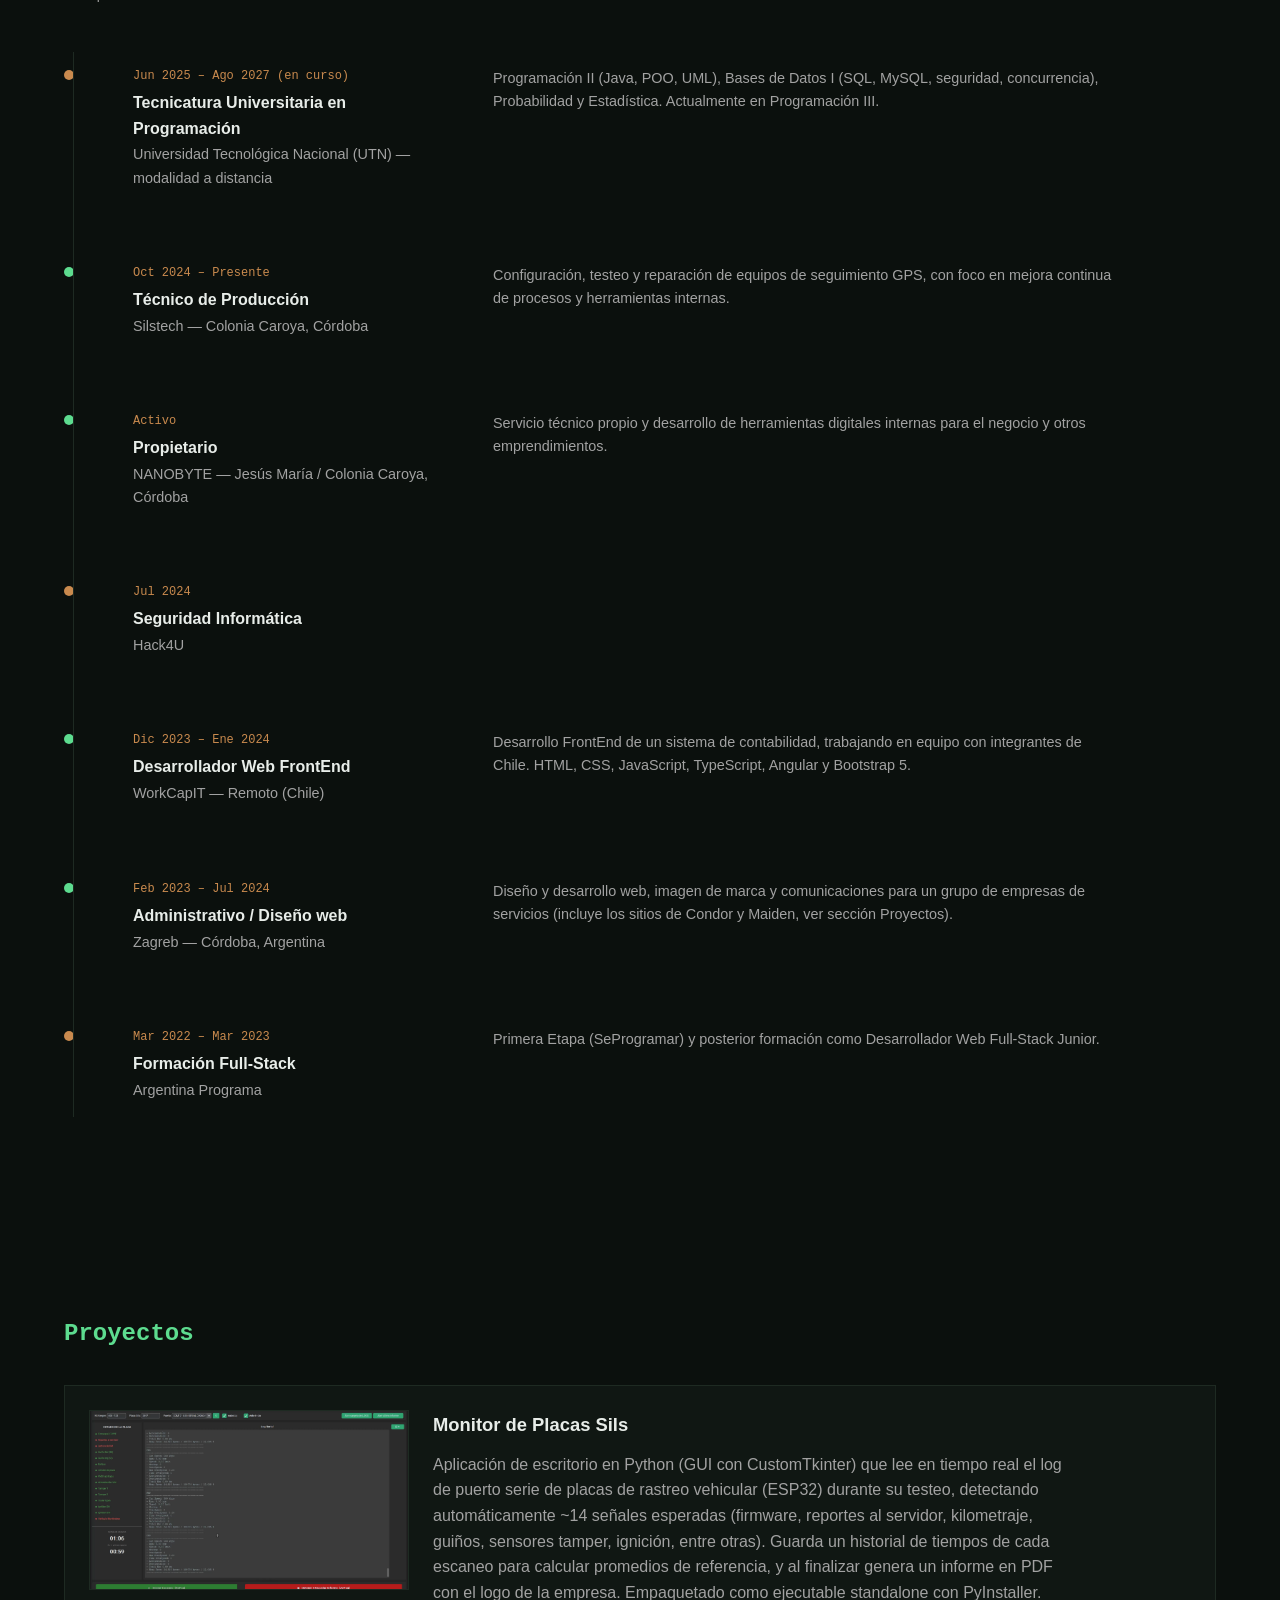
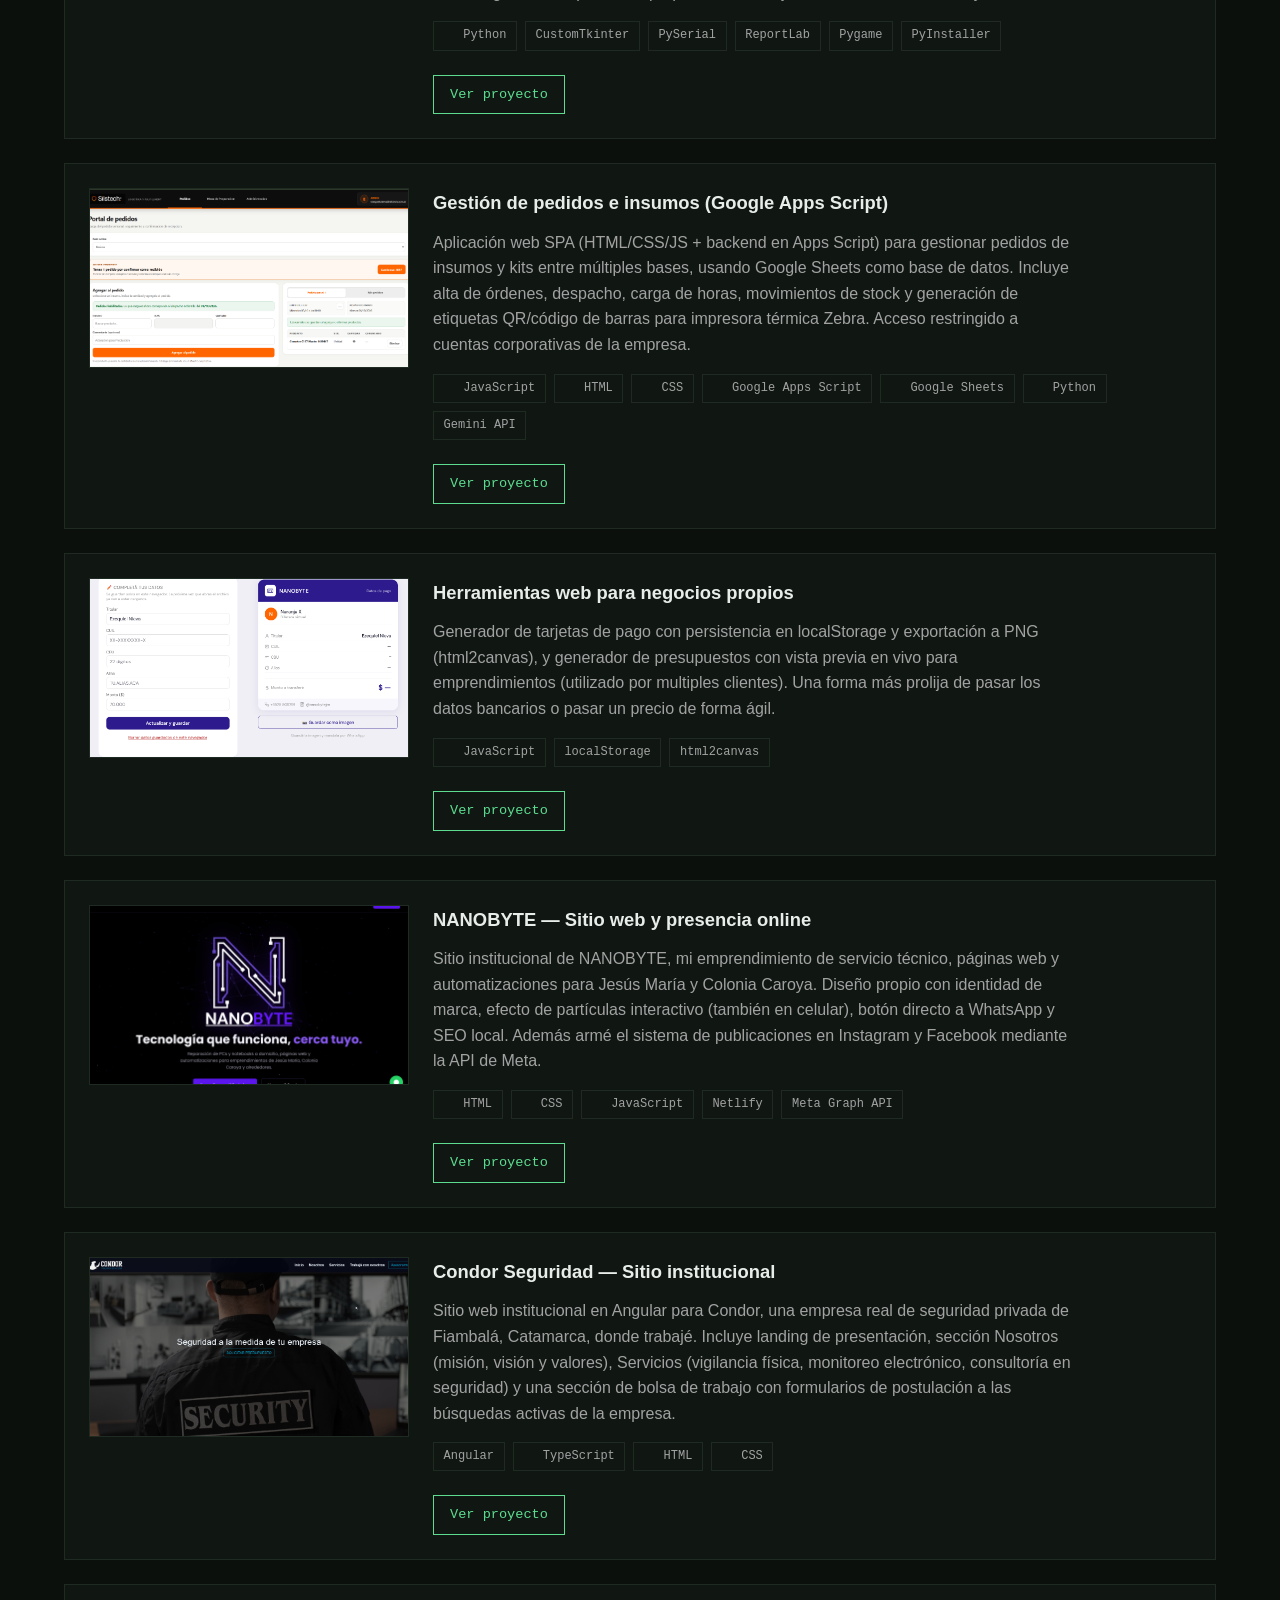
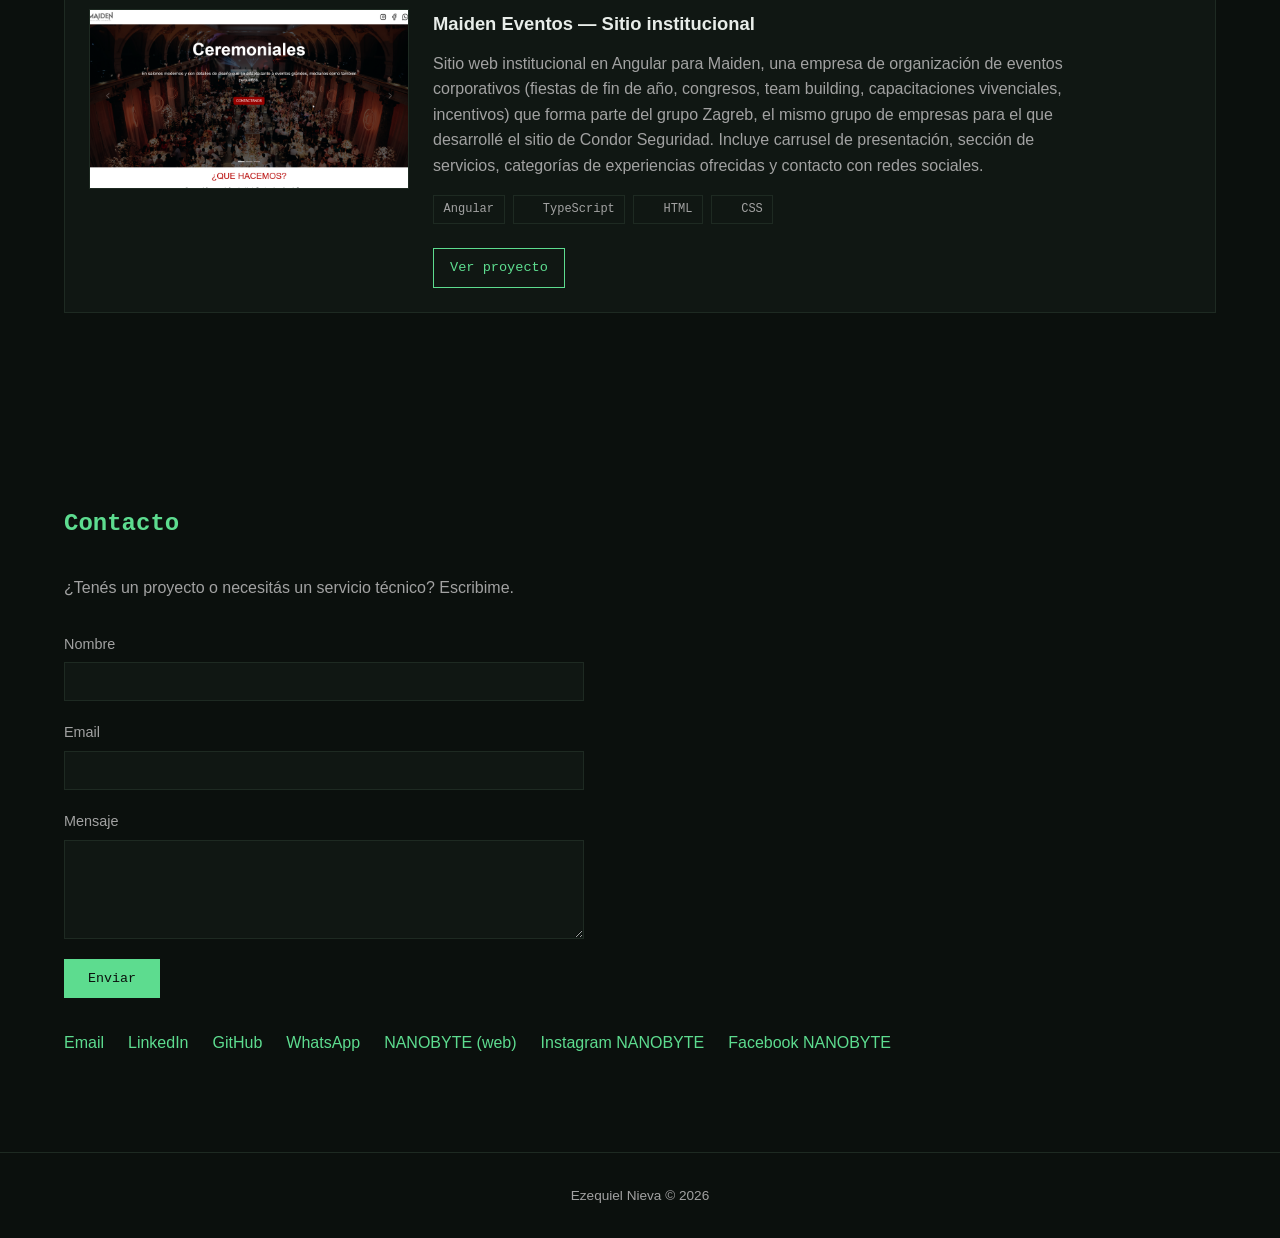
==== commit 9cd93fd4: "Agrego NANOBYTE como proyecto y links a su web y redes" ====
--- a/index.html
+++ b/index.html
@@ -76,7 +76,7 @@
                     fullstack — desde interfaces hasta lógica de backend y base de datos.
                 </p>
                 <p>
-                    Manejo mi propio emprendimiento de servicio técnico (NANOBYTE) y
+                    Manejo mi propio emprendimiento de servicio técnico (<a href="https://nanobytejm.netlify.app/" target="_blank" rel="noopener">NANOBYTE</a>) y
                     desarrollo herramientas internas para negocios reales, no solo ejercicios de práctica.
                 </p>
             </div>
@@ -237,6 +237,9 @@
                 <a href="https://linkedin.com/in/nieva-ezequiel" target="_blank" rel="noopener">LinkedIn</a>
                 <a href="https://github.com/EzNiev" target="_blank" rel="noopener">GitHub</a>
                 <a href="https://wa.me/5493525509291">WhatsApp</a>
+                <a href="https://nanobytejm.netlify.app/" target="_blank" rel="noopener">NANOBYTE (web)</a>
+                <a href="https://www.instagram.com/nanobytejm" target="_blank" rel="noopener">Instagram NANOBYTE</a>
+                <a href="https://www.facebook.com/nanobytejm" target="_blank" rel="noopener">Facebook NANOBYTE</a>
             </div>
         </section>
 
--- a/css/style.css
+++ b/css/style.css
@@ -536,7 +536,8 @@
 
 .contact__links {
   display: flex;
-  gap: 1.5rem;
+  flex-wrap: wrap;
+  gap: 0.75rem 1.5rem;
 }
 
 /* ===== Botón volver arriba ===== */
